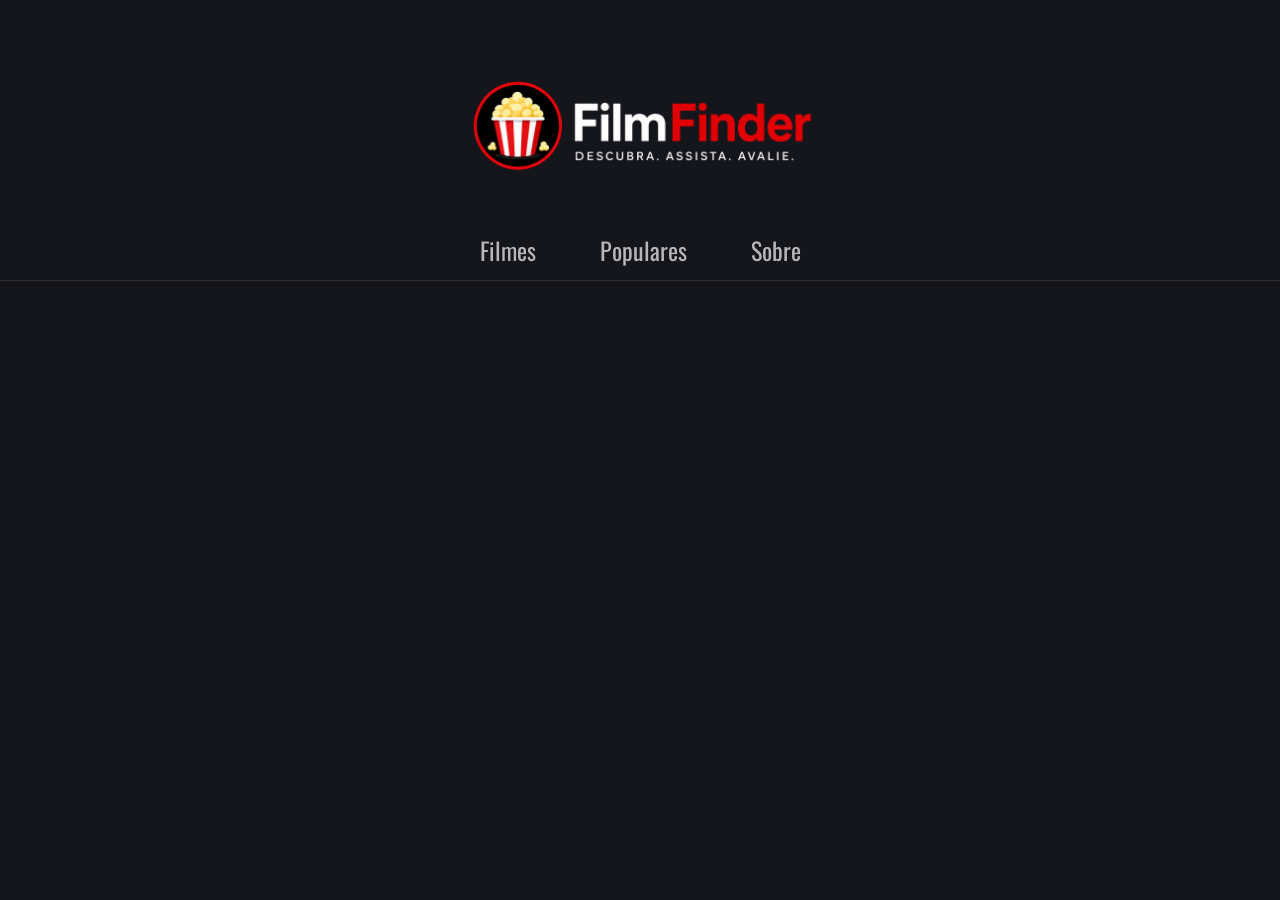
==== index.html @ f8608ad6 "Dando inicio ao header da page" ====
<!DOCTYPE html>
<html lang="pt-BR">
<head>
    <meta charset="UTF-8">
    <meta name="viewport" content="width=device-width, initial-scale=1.0">
    <link rel="icon" href="./filmfinder/imagens/filmfinder-logo-certa.png" type="image/png">
    <link rel="stylesheet" href="./filmfinder/css/style.css">
    <link rel="preconnect" href="https://fonts.googleapis.com">
    <link rel="preconnect" href="https://fonts.gstatic.com" crossorigin>
    <link href="https://fonts.googleapis.com/css2?family=Lato:ital,wght@0,100;0,300;0,400;0,700;0,900;1,100;1,300;1,400;1,700;1,900&family=Oswald:wght@200..700&display=swap" rel="stylesheet">
    <title>.FilmFinder</title>
</head>
<body>
    <header class="header-top">
        <div class="filmfinder-img">
            <img class="image-filmfinder" src="./filmfinder/imagens/filmfinder-logo-certa.png" alt="Imagem logo FilmFinder">
        
        </div>
        <nav class="header-nav">
            <a href="./filmfinder/pages/filmes.html">Filmes</a>
            <a href="./filmfinder/pages/populares.html">Populares</a>
            <a href="./filmfinder/pages/sobre.html">Sobre</a>
        </nav>

    </header>
    <script src="./filmfinder/js/engine.js"></script>
</body>
</html>
---- filmfinder/css/style.css ----
body {
    background-color: #15161B;
    font-family: "Lato", sans-serif;
    margin: 0;
    padding: 0;
}

h1, h2, h3, h4, nav a {
  font-family: "Oswald", sans-serif;
}

.header-top {
    padding: 0.25rem 1rem 0.75rem;
    display: flex;
    flex-direction: column;
    align-items: center;
    gap: 0.25rem;
    border-bottom: 1px solid #2F2F2C;
}

.filmfinder-img img{
    width: 380px;
    height: auto;
}

.header-nav {
    display: flex;
    justify-content: center;
    gap: 4rem;    
    font-size: 1.5rem;
}

.header-nav a {
    position: relative;
    color: #b7b7b7;
    text-decoration: none;
    transition: color 0.35s ease;
    margin-top: -2rem;
}

.header-nav a::after {
    content: "";
    position: absolute;
    right: 0;
    bottom: -4px;
    width: 100%;
    height: 2px;
    background-color: #BF3232;
    transform: scaleX(0);
    transform-origin: right;
    transition: 0.4s ease;
}

.header-nav a:hover {
    color: #BF3232;
}

.header-nav a:hover::after {
    transform: scaleX(1);
}
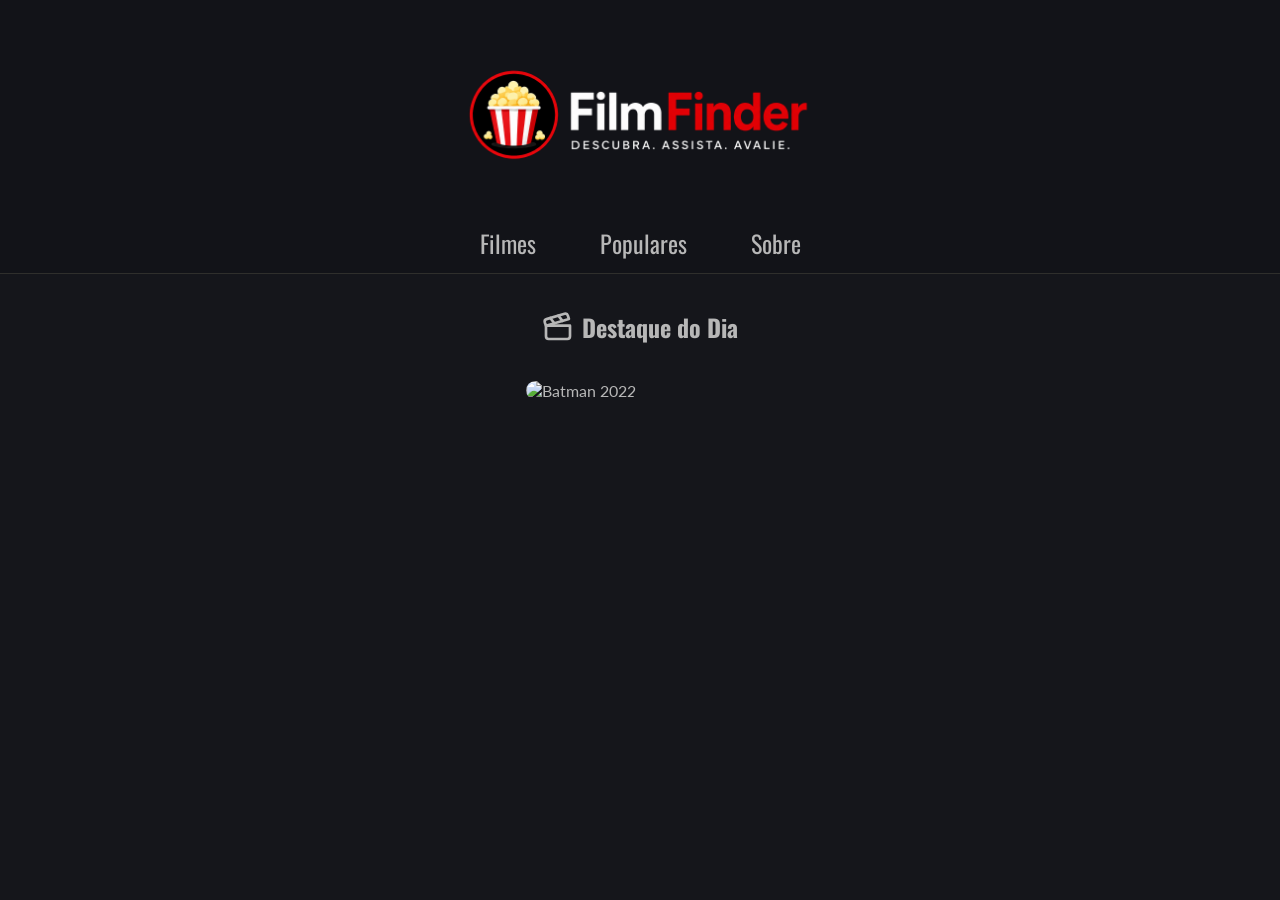
==== commit 85d641db: "Começando a fazer a section do filmfinder no mobile-first" ====
--- a/index.html
+++ b/index.html
@@ -21,8 +21,19 @@
             <a href="./filmfinder/pages/populares.html">Populares</a>
             <a href="./filmfinder/pages/sobre.html">Sobre</a>
         </nav>
+    </header>
 
-    </header>
+    <section class="cont-destaque">
+        <div class="movie-card">
+            <div class="titulo-destaque">
+                <img src="./filmfinder/imagens/clapperboard.svg" alt="logo-destaque" class="logo-destaque-dia">
+                <h2>Destaque do Dia</h2>
+            </div>
+            
+            <img class="poster-destaque" src="https://image.tmdb.org/t/p/w500/74xTEgt7R36Fpooo50r9T25onhq.jpg" alt="Batman 2022"> 
+
+        </div>
+    </section>
     <script src="./filmfinder/js/engine.js"></script>
 </body>
 </html>
--- a/filmfinder/css/style.css
+++ b/filmfinder/css/style.css
@@ -1,8 +1,13 @@
+* {
+    box-sizing: border-box;
+}
+
 body {
     background-color: #15161B;
     font-family: "Lato", sans-serif;
     margin: 0;
     padding: 0;
+    color: #b7b7b7;
 }
 
 h1, h2, h3, h4, nav a {
@@ -16,18 +21,30 @@
     align-items: center;
     gap: 0.25rem;
     border-bottom: 1px solid #2F2F2C;
+    background-color: #121318;
 }
 
-.filmfinder-img img{
-    width: 380px;
+.filmfinder-img {
+    width: 100%;
+    display: flex;
+    justify-content: center;
+    margin-left: -0.5rem;
+    margin-top: -0.7rem;
+}
+
+.filmfinder-img img {
+    width: min(100%, 380px);
     height: auto;
 }
 
 .header-nav {
+    width: 100%;
     display: flex;
     justify-content: center;
-    gap: 4rem;    
-    font-size: 1.5rem;
+    flex-wrap: wrap;
+    gap: 4rem;
+    font-size: clamp(1.2rem, 6vw, 1.5rem);
+    margin-top: -1.6rem;
 }
 
 .header-nav a {
@@ -35,7 +52,6 @@
     color: #b7b7b7;
     text-decoration: none;
     transition: color 0.35s ease;
-    margin-top: -2rem;
 }
 
 .header-nav a::after {
@@ -58,3 +74,32 @@
 .header-nav a:hover::after {
     transform: scaleX(1);
 }
+
+.cont-destaque {
+    display: flex;
+    justify-content: center;
+}
+
+.titulo-destaque {
+    display: flex;
+    align-items: center;
+    justify-content: center;
+    gap: 0.5rem;
+}
+
+.titulo-destaque {
+    display: flex;
+    margin: 1rem;
+}
+
+.logo-destaque-dia {
+    width: 2rem;
+    height: auto;
+}
+
+.poster-destaque {
+    width: 20rem;
+    height: auto;
+    border-radius: 10px;
+}
+
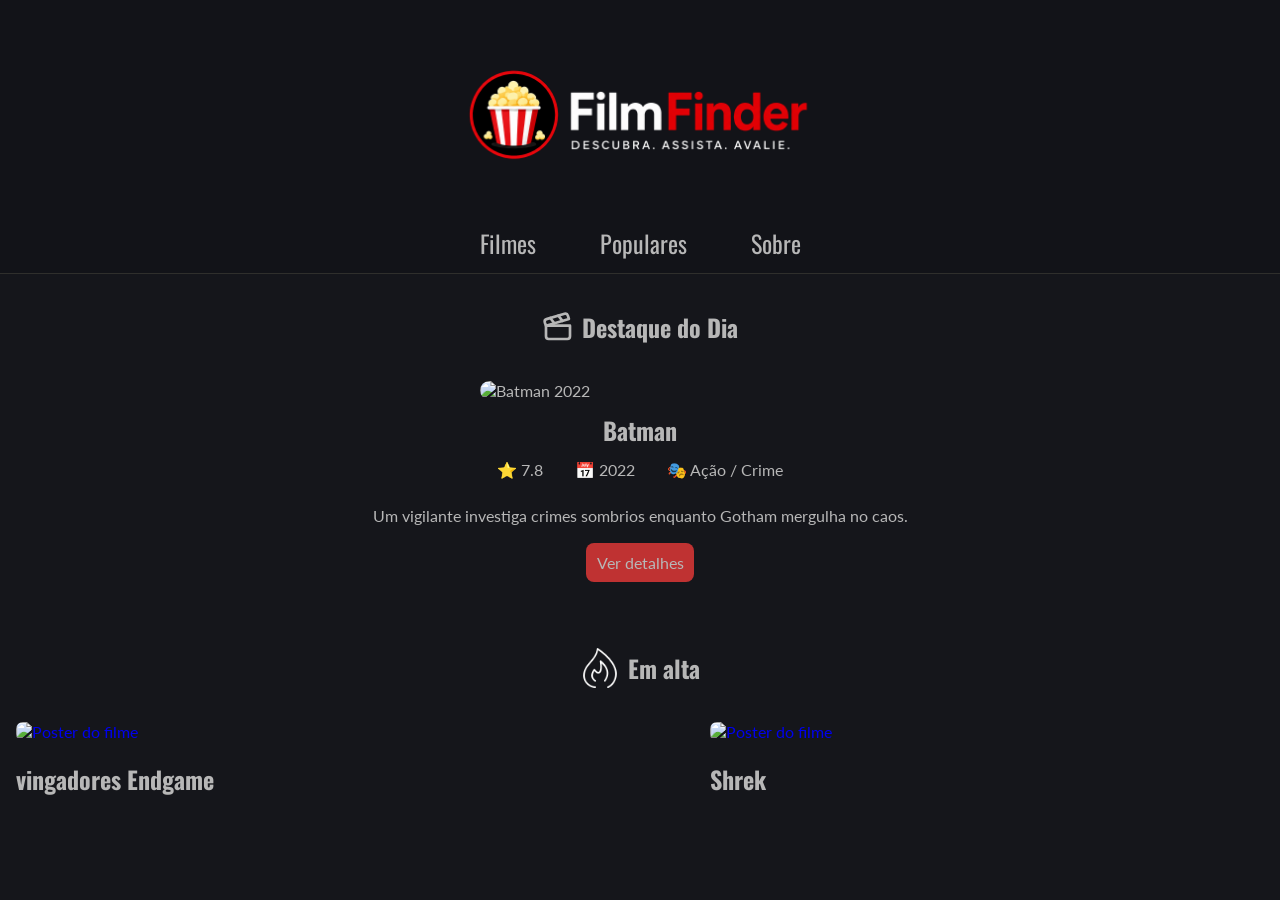
==== commit 95d530fc: "Section de scroll sendo feita" ====
--- a/index.html
+++ b/index.html
@@ -29,10 +29,57 @@
                 <img src="./filmfinder/imagens/clapperboard.svg" alt="logo-destaque" class="logo-destaque-dia">
                 <h2>Destaque do Dia</h2>
             </div>
+            <img class="poster-destaque" src="https://image.tmdb.org/t/p/w500/74xTEgt7R36Fpooo50r9T25onhq.jpg" alt="Batman 2022"> 
+            <h2 class="name-movie">Batman</h2>
+
+        <div class="movie-info"> 
+            <div class="movie-info2">
+                <p class="nota-estrela">⭐ 7.8</p>
+                <p class="data-lan"> 📅 2022</p>
+                <p class="genero"> 🎭 Ação / Crime</p>
+            </div>
+             <p>Um vigilante investiga crimes sombrios enquanto Gotham mergulha no caos.</p>
+            <a class="btn-detalhes" href="./filmfinder/pages/detalhes.html">Ver detalhes</a>
+        </div>   
+        </div>
+    </section>
+
+    <section class="cards-alta">
+        <div class="top-cards">
+            <img src="./filmfinder/imagens/FogoBrancoDoEmAlta.png" alt="Fogo do Em alta">
+            <h2>Em alta</h2>
+        </div>
+
+        <div class="cards">
+            <div class="movies-cards">
+                <a class="poster-link" href="./filmfinder/pages/detalhes.html">
+                    <img src="https://image.tmdb.org/t/p/w500/or06FN3Dka5tukK1e9sl16pB3iy.jpg" alt="Poster do filme">
+                </a>
+                <h2>vingadores Endgame</h2>
+            </div>
             
-            <img class="poster-destaque" src="https://image.tmdb.org/t/p/w500/74xTEgt7R36Fpooo50r9T25onhq.jpg" alt="Batman 2022"> 
+            <div class="movies-cards">
+                <a class="poster-link" href="./filmfinder/pages/detalhes.html">
+                    <img src="https://image.tmdb.org/t/p/w500/iB64vpL3dIObOtMZgX3RqdVdQDc.jpg" alt="Poster do filme">
+                </a>
+                <h2>Shrek</h2>
+            </div>
 
+            <div class="movies-cards">
+                <a class="poster-link" href="./filmfinder/pages/detalhes.html">
+                    <img src="https://image.tmdb.org/t/p/w500/1pdfLvkbY9ohJlCjQH2CZjjYVvJ.jpg" alt="Poster do filme">
+                </a>
+               <h2> Duna Parte 2</h2>
+            </div>
+
+            <div class="movies-cards">
+                <a class="poster-link" href="./filmfinder/pages/detalhes.html">
+                    <img src="https://image.tmdb.org/t/p/w500/74xTEgt7R36Fpooo50r9T25onhq.jpg" alt="Poster do filme">
+                </a>
+                <h2>Batman</h2>
+            </div>    
         </div>
+
     </section>
     <script src="./filmfinder/js/engine.js"></script>
 </body>
--- a/filmfinder/css/style.css
+++ b/filmfinder/css/style.css
@@ -80,15 +80,17 @@
     justify-content: center;
 }
 
+.movie-card {
+    display: flex;
+    flex-direction: column;
+    align-items: center;
+}
+
 .titulo-destaque {
     display: flex;
     align-items: center;
     justify-content: center;
     gap: 0.5rem;
-}
-
-.titulo-destaque {
-    display: flex;
     margin: 1rem;
 }
 
@@ -98,8 +100,99 @@
 }
 
 .poster-destaque {
-    width: 20rem;
+    width: min(100%, 20rem);
     height: auto;
     border-radius: 10px;
 }
 
+.name-movie {
+    text-align: center;
+    margin: 0.75rem 0 0.25rem;
+}
+
+.movie-info {
+    text-align: center;
+}
+
+.movie-info p {
+    margin: 1.1rem;
+}
+
+.movie-info2 {
+    display: flex;
+    justify-content: center;
+    flex-wrap: wrap;
+    gap: 1rem;
+}
+
+.movie-info2 p {
+    margin: 0.5rem;
+}
+
+.movie-info .btn-detalhes {
+    display: inline-block;
+    text-decoration: none;
+    color: #b7b7b7;
+    background-color: #BF3232;
+    border-radius: 0.5rem;
+    padding: 0.65rem;
+    transition: color 0.4s ease;
+}
+
+.movie-info .btn-detalhes:hover {
+    background-color: #121318;
+    color: #BF3232;
+    border: 1px solid #BF3232;
+   transform: scale(1);
+}
+
+.poster-link {
+    display: inline-block;
+    text-decoration: none;
+}
+
+.poster-link img {
+    width: min(100%, 300px);
+    display: block;
+    transition: transform 0.3s ease;
+}
+
+.poster-link:hover img {
+    transform: scale(1.03);
+}
+
+.cards {
+    display: flex;
+    gap: 1rem;
+    padding: 1rem;
+    margin: 1rem;
+    margin-right: 0;
+    overflow-x: auto;
+    scroll-snap-type: x mandatory;
+    scroll-behavior: smooth;
+}
+
+.movies-cards {
+    flex: 0 0 55%;
+    scroll-snap-align: start;
+}
+
+.movies-cards img {
+    border-radius: 7px;
+}
+
+.top-cards {
+    display: flex;
+    align-items: center;
+    justify-content: center;
+    text-align: center;
+    gap: 0.5rem;
+    margin-top: 3rem;
+    margin-bottom: -1rem;
+}
+
+.top-cards img {
+    width: 2.5rem;
+    height: auto;
+    margin: 0;
+}
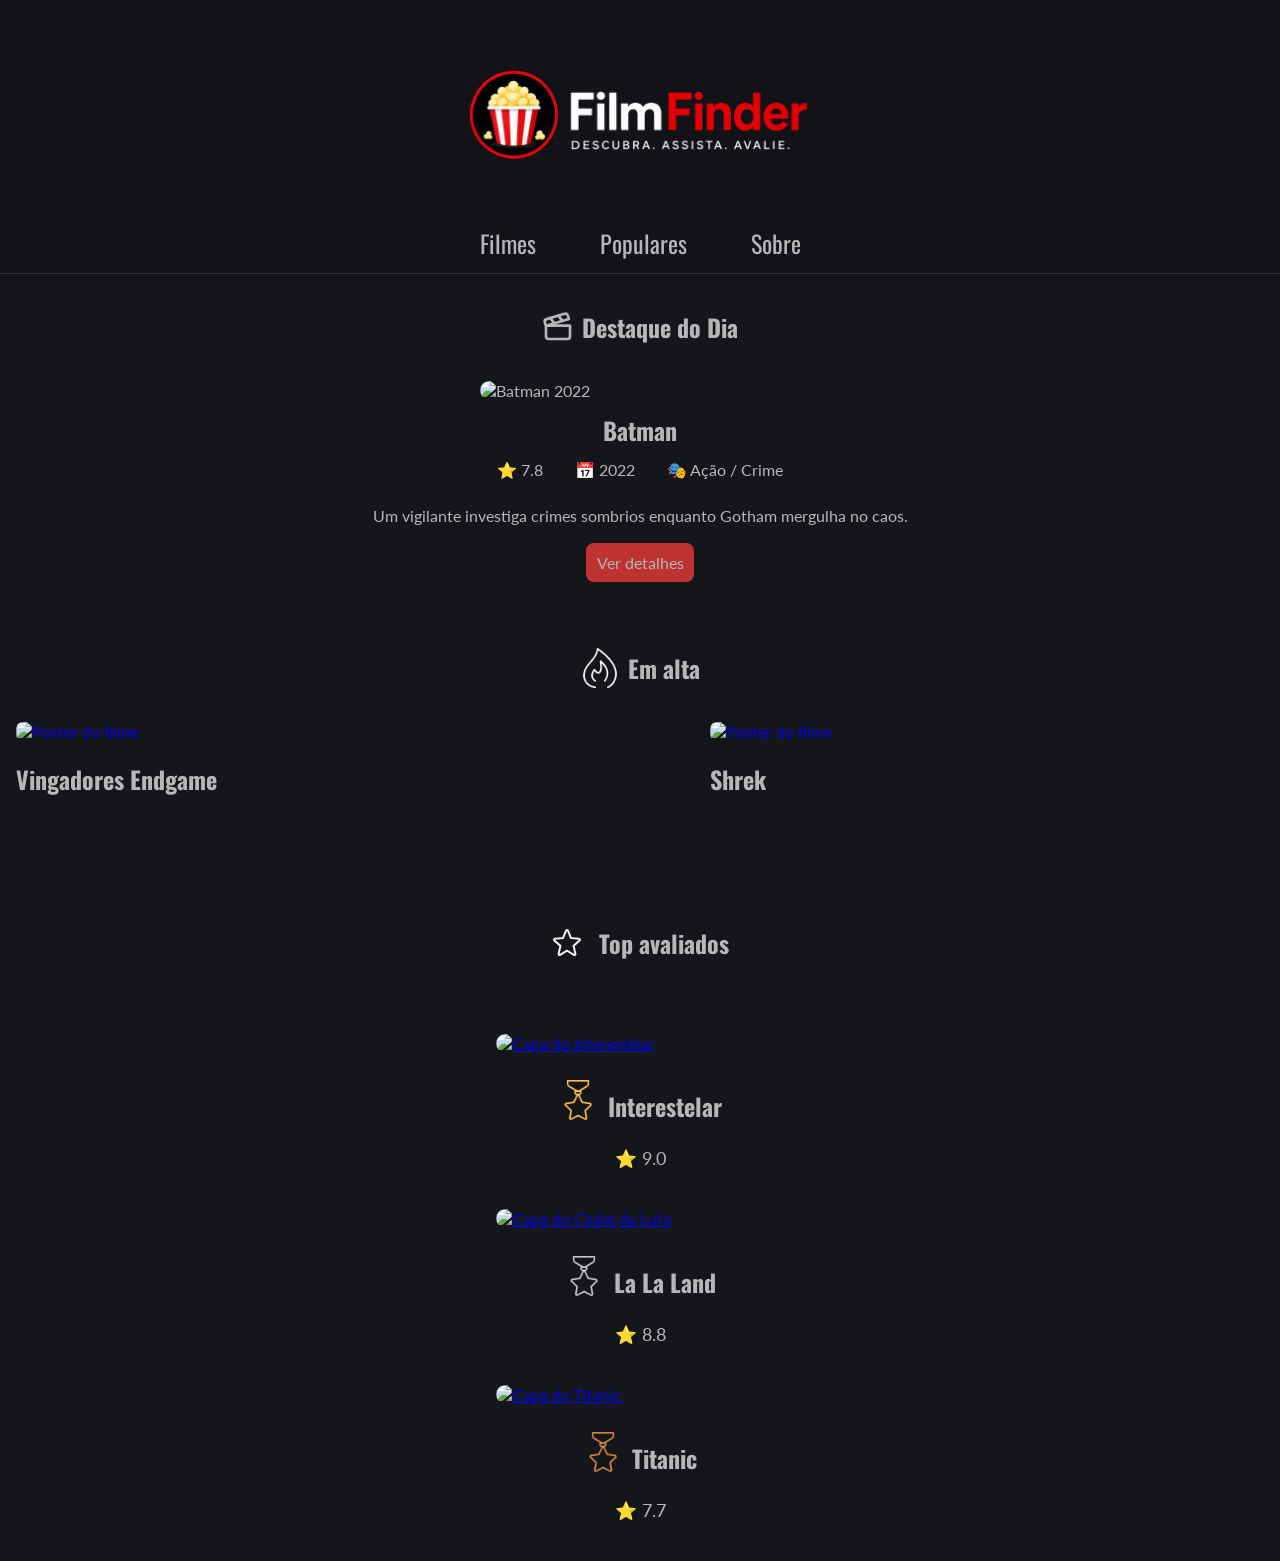
==== commit 0b6f0777: "Cards de avaliação do mobile-first feitos com sucesso." ====
--- a/index.html
+++ b/index.html
@@ -14,7 +14,6 @@
     <header class="header-top">
         <div class="filmfinder-img">
             <img class="image-filmfinder" src="./filmfinder/imagens/filmfinder-logo-certa.png" alt="Imagem logo FilmFinder">
-        
         </div>
         <nav class="header-nav">
             <a href="./filmfinder/pages/filmes.html">Filmes</a>
@@ -24,23 +23,23 @@
     </header>
 
     <section class="cont-destaque">
-        <div class="movie-card">
+        <div class="movie-card" data-movie-id="414906">
             <div class="titulo-destaque">
                 <img src="./filmfinder/imagens/clapperboard.svg" alt="logo-destaque" class="logo-destaque-dia">
                 <h2>Destaque do Dia</h2>
             </div>
-            <img class="poster-destaque" src="https://image.tmdb.org/t/p/w500/74xTEgt7R36Fpooo50r9T25onhq.jpg" alt="Batman 2022"> 
-            <h2 class="name-movie">Batman</h2>
+            <img id="destaque-poster" class="poster-destaque" src="https://image.tmdb.org/t/p/w500/74xTEgt7R36Fpooo50r9T25onhq.jpg" alt="Batman 2022">
+            <h2 id="destaque-titulo" class="name-movie">Batman</h2>
 
-        <div class="movie-info"> 
-            <div class="movie-info2">
-                <p class="nota-estrela">⭐ 7.8</p>
-                <p class="data-lan"> 📅 2022</p>
-                <p class="genero"> 🎭 Ação / Crime</p>
+            <div class="movie-info">
+                <div class="movie-info2">
+                    <p id="destaque-nota" class="nota-estrela">⭐ 7.8</p>
+                    <p id="destaque-data" class="data-lan">📅 2022</p>
+                    <p id="destaque-genero" class="genero">🎭 Ação / Crime</p>
+                </div>
+                <p id="destaque-descricao">Um vigilante investiga crimes sombrios enquanto Gotham mergulha no caos.</p>
+                <a id="destaque-link" class="btn-detalhes" href="./filmfinder/pages/detalhes.html?id=414906">Ver detalhes</a>
             </div>
-             <p>Um vigilante investiga crimes sombrios enquanto Gotham mergulha no caos.</p>
-            <a class="btn-detalhes" href="./filmfinder/pages/detalhes.html">Ver detalhes</a>
-        </div>   
         </div>
     </section>
 
@@ -50,37 +49,87 @@
             <h2>Em alta</h2>
         </div>
 
-        <div class="cards">
-            <div class="movies-cards">
-                <a class="poster-link" href="./filmfinder/pages/detalhes.html">
-                    <img src="https://image.tmdb.org/t/p/w500/or06FN3Dka5tukK1e9sl16pB3iy.jpg" alt="Poster do filme">
+        <div id="lista-em-alta" class="cards">
+            <div class="movies-cards" data-movie-id="299534">
+                <a class="poster-link" href="./filmfinder/pages/detalhes.html?id=299534">
+                    <img class="movie-poster" src="https://image.tmdb.org/t/p/w500/or06FN3Dka5tukK1e9sl16pB3iy.jpg" alt="Poster do filme">
                 </a>
-                <h2>vingadores Endgame</h2>
-            </div>
-            
-            <div class="movies-cards">
-                <a class="poster-link" href="./filmfinder/pages/detalhes.html">
-                    <img src="https://image.tmdb.org/t/p/w500/iB64vpL3dIObOtMZgX3RqdVdQDc.jpg" alt="Poster do filme">
-                </a>
-                <h2>Shrek</h2>
+                <h2 class="movie-title">Vingadores Endgame</h2>
             </div>
 
-            <div class="movies-cards">
-                <a class="poster-link" href="./filmfinder/pages/detalhes.html">
-                    <img src="https://image.tmdb.org/t/p/w500/1pdfLvkbY9ohJlCjQH2CZjjYVvJ.jpg" alt="Poster do filme">
+            <div class="movies-cards" data-movie-id="808">
+                <a class="poster-link" href="./filmfinder/pages/detalhes.html?id=808">
+                    <img class="movie-poster" src="https://image.tmdb.org/t/p/w500/iB64vpL3dIObOtMZgX3RqdVdQDc.jpg" alt="Poster do filme">
                 </a>
-               <h2> Duna Parte 2</h2>
+                <h2 class="movie-title">Shrek</h2>
             </div>
 
-            <div class="movies-cards">
-                <a class="poster-link" href="./filmfinder/pages/detalhes.html">
-                    <img src="https://image.tmdb.org/t/p/w500/74xTEgt7R36Fpooo50r9T25onhq.jpg" alt="Poster do filme">
+            <div class="movies-cards" data-movie-id="693134">
+                <a class="poster-link" href="./filmfinder/pages/detalhes.html?id=693134">
+                    <img class="movie-poster" src="https://image.tmdb.org/t/p/w500/1pdfLvkbY9ohJlCjQH2CZjjYVvJ.jpg" alt="Poster do filme">
                 </a>
-                <h2>Batman</h2>
-            </div>    
+                <h2 class="movie-title">Duna Parte 2</h2>
+            </div>
+
+            <div class="movies-cards" data-movie-id="414906">
+                <a class="poster-link" href="./filmfinder/pages/detalhes.html?id=414906">
+                    <img class="movie-poster" src="https://image.tmdb.org/t/p/w500/74xTEgt7R36Fpooo50r9T25onhq.jpg" alt="Poster do filme">
+                </a>
+                <h2 class="movie-title">Batman</h2>
+            </div>
+        </div>
+    </section>
+
+    <section class="cards-avaliados">
+        <div class="title-avaliados">
+            <img src="./filmfinder/imagens/star.svg" alt="Estrela do Top avaliados">
+            <h2>Top avaliados</h2>
         </div>
 
+        <div id="lista-top-avaliados" class="movies-avaliados">
+            <div class="movie-avaliado-card" data-movie-id="157336">
+                <a class="movie-avaliado" href="./filmfinder/pages/detalhes.html?id=157336">
+                    <img class="movie-poster" src="https://image.tmdb.org/t/p/w500/gEU2QniE6E77NI6lCU6MxlNBvIx.jpg" width="300" alt="Capa do Interestelar">
+                </a>
+                <div class="textos-avaliados">
+                    <div class="linha-titulo-avaliado">
+                        <img src="./filmfinder/imagens/icons8-medal-100.png" alt="Medalha de primeiro lugar">
+                        <h2 class="movie-title">Interestelar</h2>
+                    </div>
+                    <p class="movie-rating">⭐ 9.0</p>
+                </div>
+            </div>
+
+            <div class="movie-avaliado-card" data-movie-id="550">
+                <a class="movie-avaliado" href="./filmfinder/pages/detalhes.html?id=550">
+                    <img class="movie-poster" src="https://image.tmdb.org/t/p/w500/uDO8zWDhfWwoFdKS4fzkUJt0Rf0.jpg" width="300" alt="Capa do Clube da Luta">
+                </a>
+                <div class="textos-avaliados">
+                    <div class="linha-titulo-avaliado">
+                        <img src="./filmfinder/imagens/icons8-medalha-prata-100.png" alt="Medalha de segundo lugar">
+                        <h2 class="movie-title">La La Land</h2>
+                    </div>
+                    <p class="movie-rating">⭐ 8.8</p>
+                </div>
+            </div>
+
+            <div class="movie-avaliado-card" data-movie-id="597">
+                <a class="movie-avaliado" href="./filmfinder/pages/detalhes.html?id=597">
+                    <img class="movie-poster" src="https://image.tmdb.org/t/p/w500/9xjZS2rlVxm8SFx8kPC3aIGCOYQ.jpg" width="300" alt="Capa do Titanic">
+                </a>
+                <div class="textos-avaliados">
+                    <div class="linha-titulo-avaliado">
+                        <img src="./filmfinder/imagens/icons8-medalha-bronze-100.png" alt="Medalha de terceiro lugar">
+                        <h2 class="movie-title">Titanic</h2>
+                    </div>
+
+                    <p class="movie-rating">⭐ 7.7</p>
+                    
+                </div>
+            </div>
+        </div>
     </section>
+
     <script src="./filmfinder/js/engine.js"></script>
 </body>
 </html>
--- a/filmfinder/css/style.css
+++ b/filmfinder/css/style.css
@@ -195,4 +195,76 @@
     width: 2.5rem;
     height: auto;
     margin: 0;
+}
+
+.title-avaliados {
+    margin-top: 3.5rem;
+    margin-bottom: 2.3rem;
+    display: flex;
+    justify-content: center;
+    gap: 1rem;
+}
+
+.movie-avaliado-card {
+    display: flex;
+    flex-direction: column;
+    align-items: center;
+}
+
+.cards-avaliados {
+    display: grid;
+    justify-content: center;
+    align-items: center;
+    gap: 1rem;
+}
+
+.textos-avaliados {
+    display: flex;
+    flex-direction: column;
+    align-items: center;
+    text-align: center;
+    gap: 0.25rem;
+    margin: 1rem 0.5rem;
+    margin-bottom: 2.5rem;
+}
+
+.linha-titulo-avaliado {
+    display: flex;
+    align-items: center;
+    justify-content: center;
+    gap: 0.6rem;
+}
+
+.linha-titulo-avaliado img {
+    width: 2.5rem;
+    height: 100%;
+    margin-bottom: 0.8rem;
+}
+
+.textos-avaliados .movie-rating {
+    margin: 0;
+}
+
+.movie-rating {
+    font-size: 1.1rem;
+}
+
+.movie-poster {
+    border-radius: 10px;
+    width: 18rem;
+    height: auto;
+}
+
+.movie-avaliado {
+    display: inline-block;
+    border-radius: 7px;
+}
+
+.movie-avaliado img {
+    display: block;
+    transition: transform 0.3s ease;
+}
+
+.movie-avaliado:hover img {
+    transform: scale(1.03);
 }
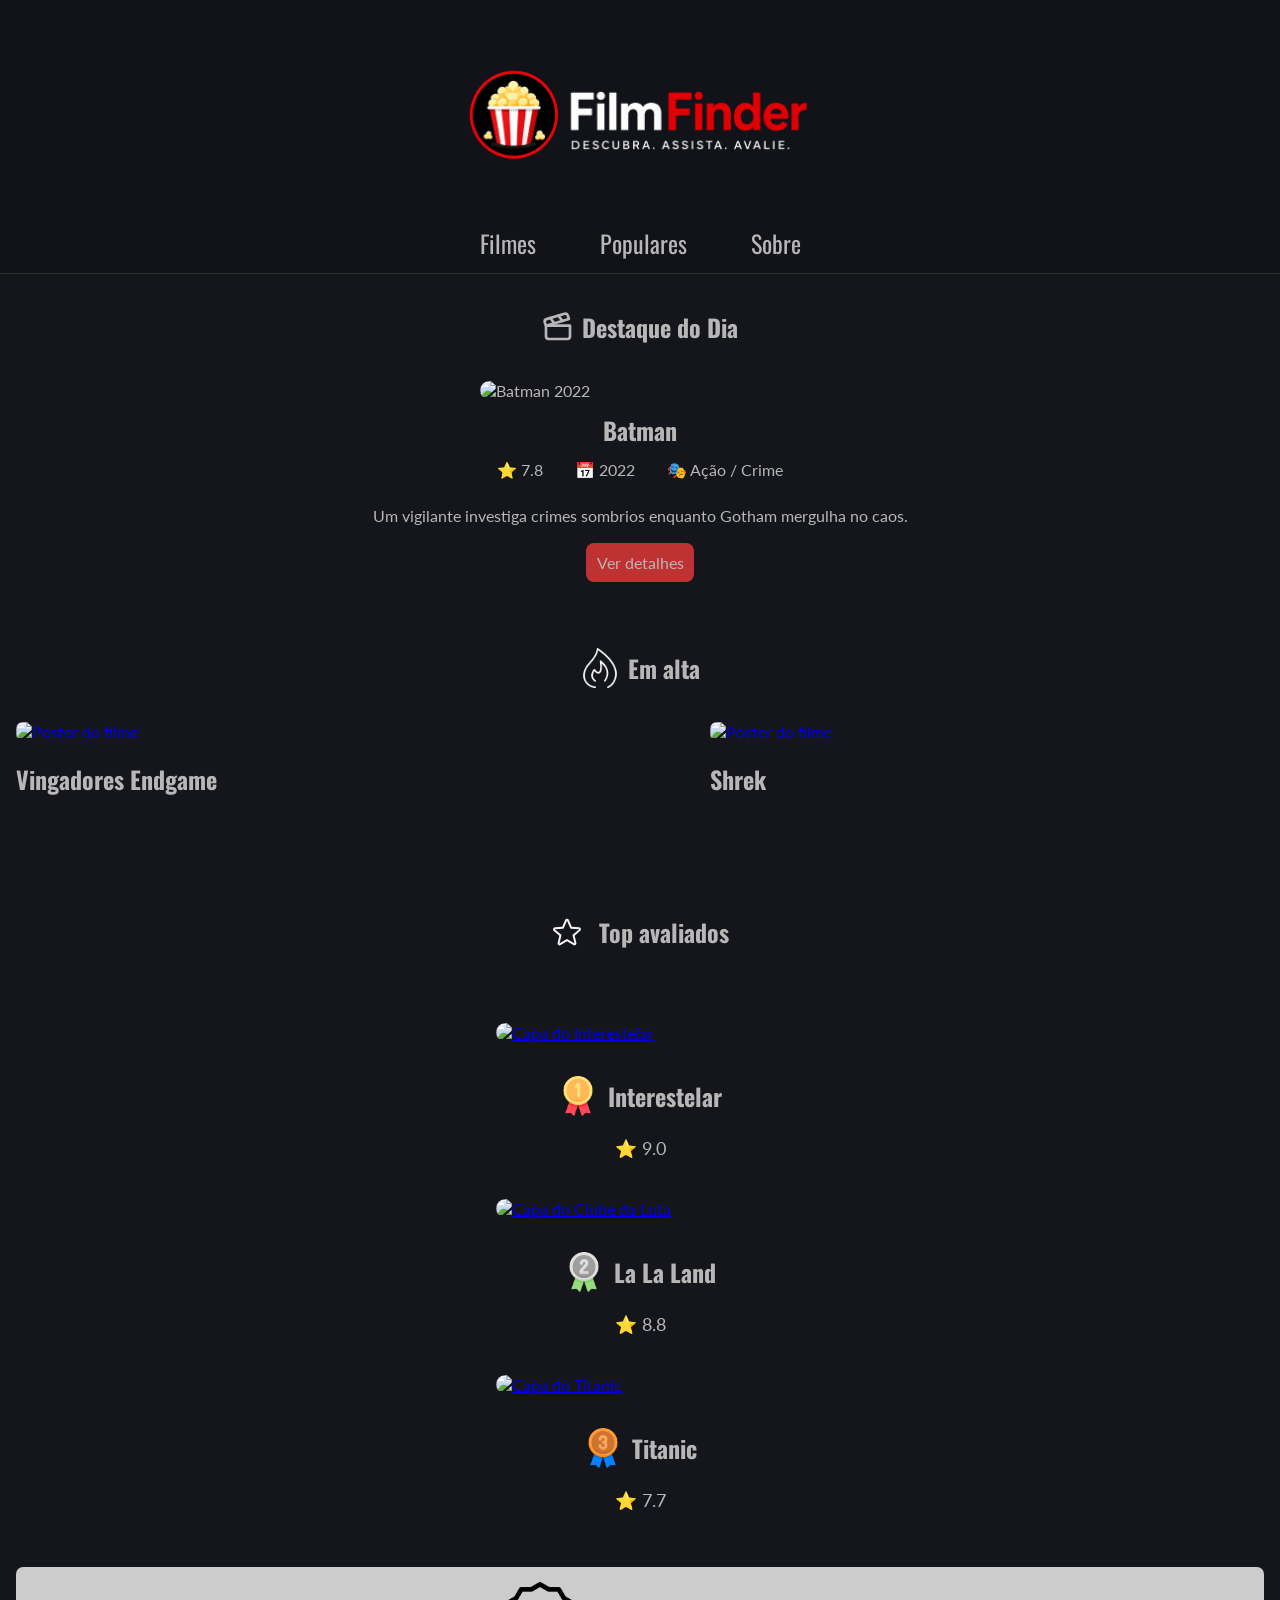
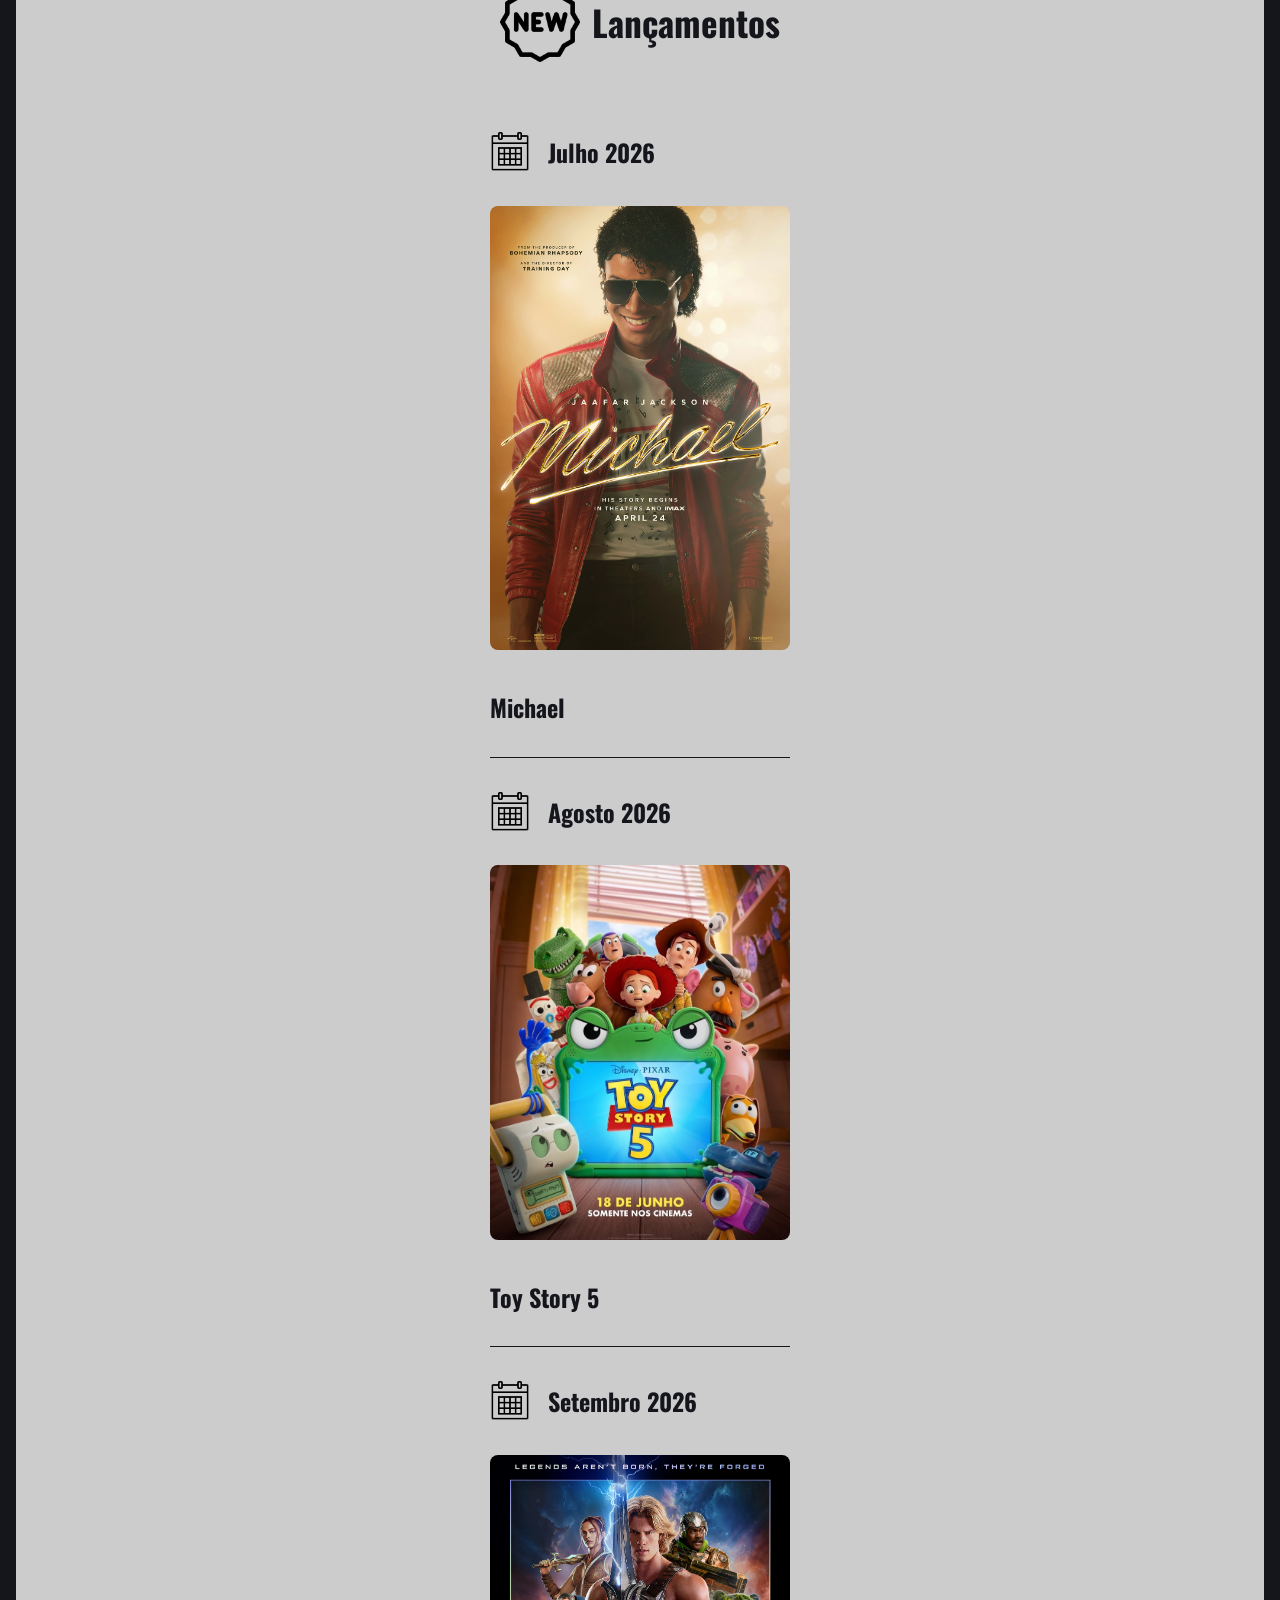
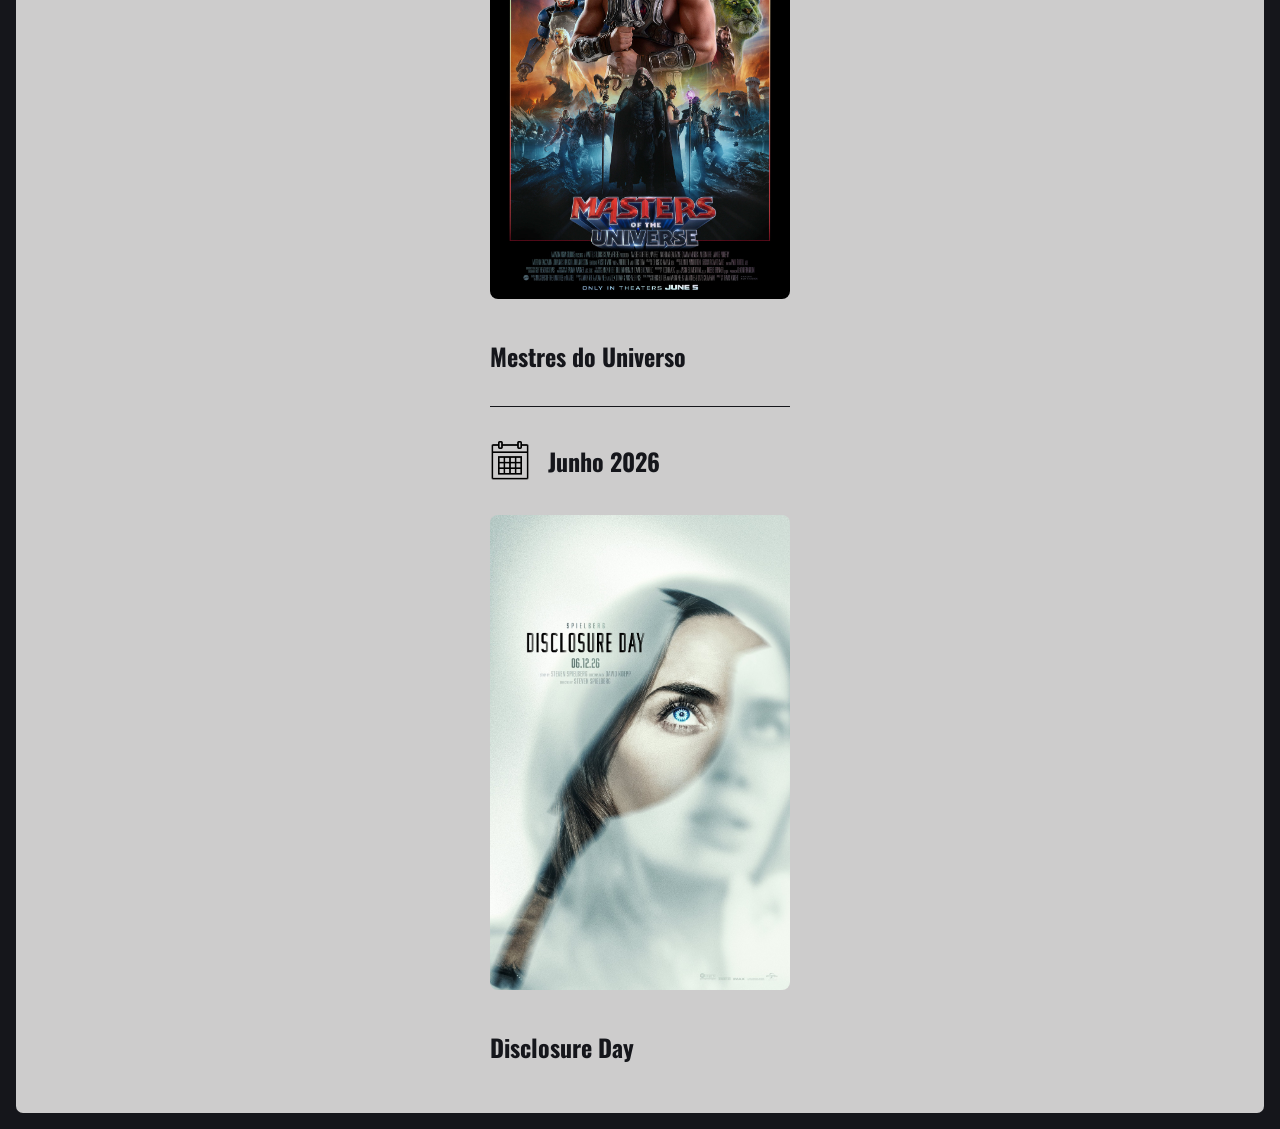
==== commit 37756c2f: "Home do Mobile-First 90% completa" ====
--- a/index.html
+++ b/index.html
@@ -93,7 +93,7 @@
                 </a>
                 <div class="textos-avaliados">
                     <div class="linha-titulo-avaliado">
-                        <img src="./filmfinder/imagens/icons8-medal-100.png" alt="Medalha de primeiro lugar">
+                        <img src="./filmfinder/imagens/medal-gold-1.png" alt="Medalha de primeiro lugar">
                         <h2 class="movie-title">Interestelar</h2>
                     </div>
                     <p class="movie-rating">⭐ 9.0</p>
@@ -106,7 +106,7 @@
                 </a>
                 <div class="textos-avaliados">
                     <div class="linha-titulo-avaliado">
-                        <img src="./filmfinder/imagens/icons8-medalha-prata-100.png" alt="Medalha de segundo lugar">
+                        <img src="./filmfinder/imagens/medal-silver-2.png" alt="Medalha de segundo lugar">
                         <h2 class="movie-title">La La Land</h2>
                     </div>
                     <p class="movie-rating">⭐ 8.8</p>
@@ -119,7 +119,7 @@
                 </a>
                 <div class="textos-avaliados">
                     <div class="linha-titulo-avaliado">
-                        <img src="./filmfinder/imagens/icons8-medalha-bronze-100.png" alt="Medalha de terceiro lugar">
+                        <img src="./filmfinder/imagens/medal-bronze-3.png" alt="Medalha de terceiro lugar">
                         <h2 class="movie-title">Titanic</h2>
                     </div>
 
@@ -130,6 +130,69 @@
         </div>
     </section>
 
+    <section class="lancamento-section">
+        <div class="top-lancamento-section">
+            <img src="./filmfinder/imagens/new.png" width="50" alt="Imagem de novos lançamentos">
+            <h2>Lançamentos</h2>
+        </div>
+
+        <div class="lancamento-card">
+            <div class="poster-lancamento">
+                <div class="top-poster-lancamentos">
+                    <img src="./filmfinder/imagens/icons8-calendar-100.png" alt="Calendario">
+                    <h2 class="data-movie">Julho 2026</h2>
+                </div>
+                <a href="./filmfinder/pages/detalhes.html">
+                    <img class="poster-img" src="./filmfinder/posters/michael_ver3_xlg.jpg" alt="Poster do Filme Michael">
+                </a>
+                <h2 class="movie-title">Michael</h2>
+            </div>
+
+            <div class="poster-lancamento">
+                <div class="top-poster-lancamentos">
+                    <img src="./filmfinder/imagens/icons8-calendar-100.png" alt="Calendario">
+                    <h2 class="data-movie">Agosto  2026</h2>
+                </div>
+                <a href="./filmfinder/pages/detalhes.html">
+                    <img class="poster-img" src="./filmfinder/posters/toy_story_five_ver4_xlg.jpg" alt="Poster do Filme Toy Story 5">
+                </a>
+                <h2 class="movie-title">Toy Story 5</h2>
+            </div>
+
+            <div class="poster-lancamento">
+                <div class="top-poster-lancamentos">
+                    <img src="./filmfinder/imagens/icons8-calendar-100.png" alt="Calendario">
+                    <h2 class="data-movie">Setembro  2026</h2>
+                </div>
+                <a href="./filmfinder/pages/detalhes.html">
+                    <img class="poster-img" src="./filmfinder/posters/masters_of_the_universe_ver2_xlg.jpg" alt="Poster do Mestres do Universo">
+                </a>
+                <h2 class="movie-title">Mestres do Universo</h2>
+            </div>
+
+            <div class="poster-lancamento">
+                <div class="top-poster-lancamentos">
+                    <img src="./filmfinder/imagens/icons8-calendar-100.png" alt="Calendario">
+                    <h2 class="data-movie">Junho 2026</h2>
+                </div>
+                <a href="./filmfinder/pages/detalhes.html">
+                    <img class="poster-img" src="./filmfinder/posters/disclosure_day_xlg.jpg" alt="Poster do Disclosure Day">
+                </a>
+                <h2 class="movie-title">Disclosure Day</h2>
+            </div>
+
+        </div>
+    </section>
+    
     <script src="./filmfinder/js/engine.js"></script>
 </body>
 </html>
+
+<!--
+            http://www.impawards.com/2026/posters/michael_ver3_xlg.jpg - Michael Filme
+            http://www.impawards.com/2026/posters/masters_of_the_universe_ver5_xlg.jpg - Masters of the Universe / He Man
+            http://www.impawards.com/2026/posters/disclosure_day_xlg.jpg - Dia D
+            http://www.impawards.com/2026/posters/toy_story_five_ver4_xlg.jpg - Toy Story 5
+            
+            Onde eu peguei as capas dos Filmes
+-->
--- a/filmfinder/css/style.css
+++ b/filmfinder/css/style.css
@@ -198,7 +198,7 @@
 }
 
 .title-avaliados {
-    margin-top: 3.5rem;
+    margin-top: 2.85rem;
     margin-bottom: 2.3rem;
     display: flex;
     justify-content: center;
@@ -238,7 +238,6 @@
 .linha-titulo-avaliado img {
     width: 2.5rem;
     height: 100%;
-    margin-bottom: 0.8rem;
 }
 
 .textos-avaliados .movie-rating {
@@ -267,4 +266,61 @@
 
 .movie-avaliado:hover img {
     transform: scale(1.03);
+}
+
+.lancamento-section {
+    background-color: #cdcccc;
+    color: #15161B;
+    margin: 1rem;
+    gap: 1rem;
+    border-radius: 7px;
+    display: grid;
+    justify-content: center;
+}
+
+
+.top-lancamento-section {
+    display: flex;
+    align-items: center;
+    justify-content: center;
+    gap: 0.8rem;
+    margin-bottom: 1.3rem;
+}
+
+.top-lancamento-section h2 {
+    font-size: 2.2rem;
+}
+
+.top-lancamento-section img {
+    width: 5rem;
+    height: auto;
+}
+
+.top-poster-lancamentos {
+    display: flex;
+    align-items: center;
+    gap: 1.1rem;
+    margin-bottom: 1rem;
+}
+
+.top-poster-lancamentos img {
+    width: auto;
+    height: 2.5rem;
+}
+
+.poster-lancamento {
+    border-bottom: 1px solid #15161B;
+    padding-bottom: 0.75rem;
+    margin-bottom: 1rem;
+}
+
+.poster-lancamento:last-child {
+    border-bottom: none;
+}
+
+.poster-lancamento .poster-img {
+    width: 300px;
+    height: auto;
+    border-radius: 0.5rem;
+    margin-bottom: 1rem;
 }
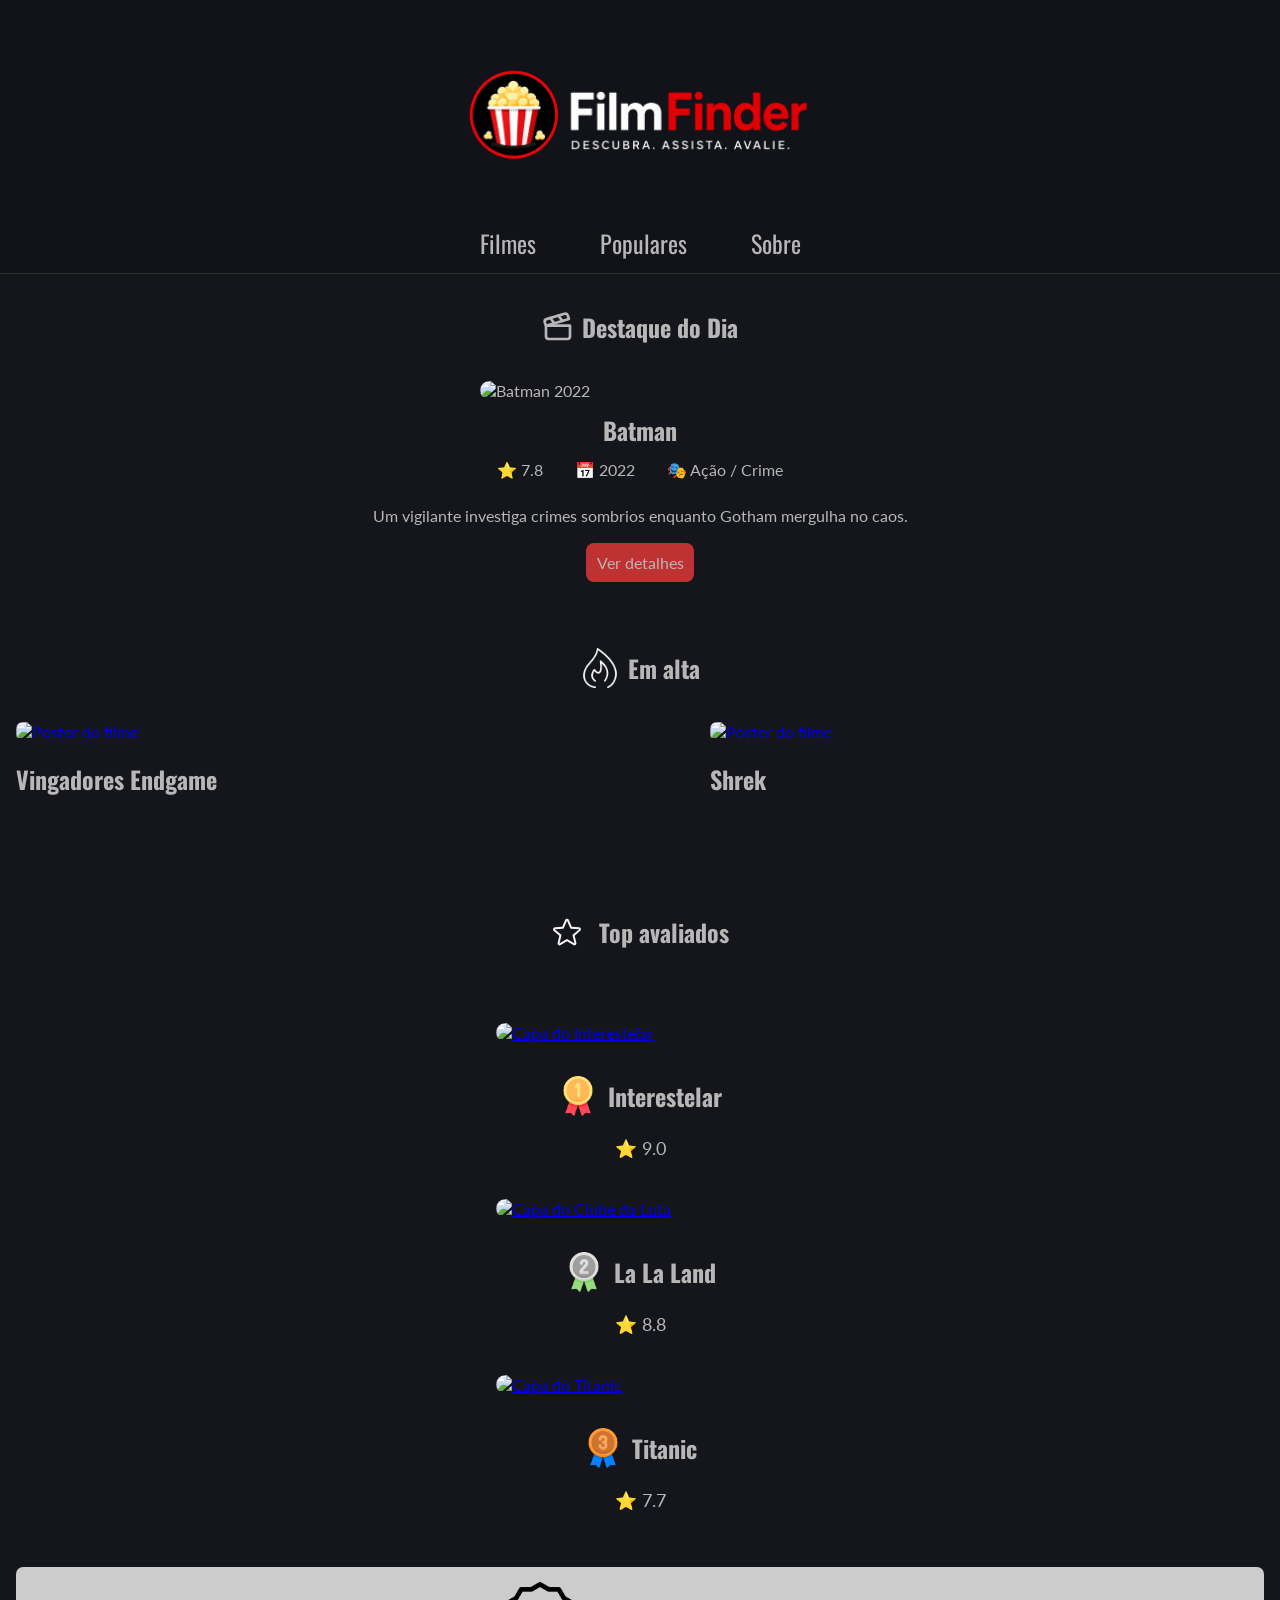
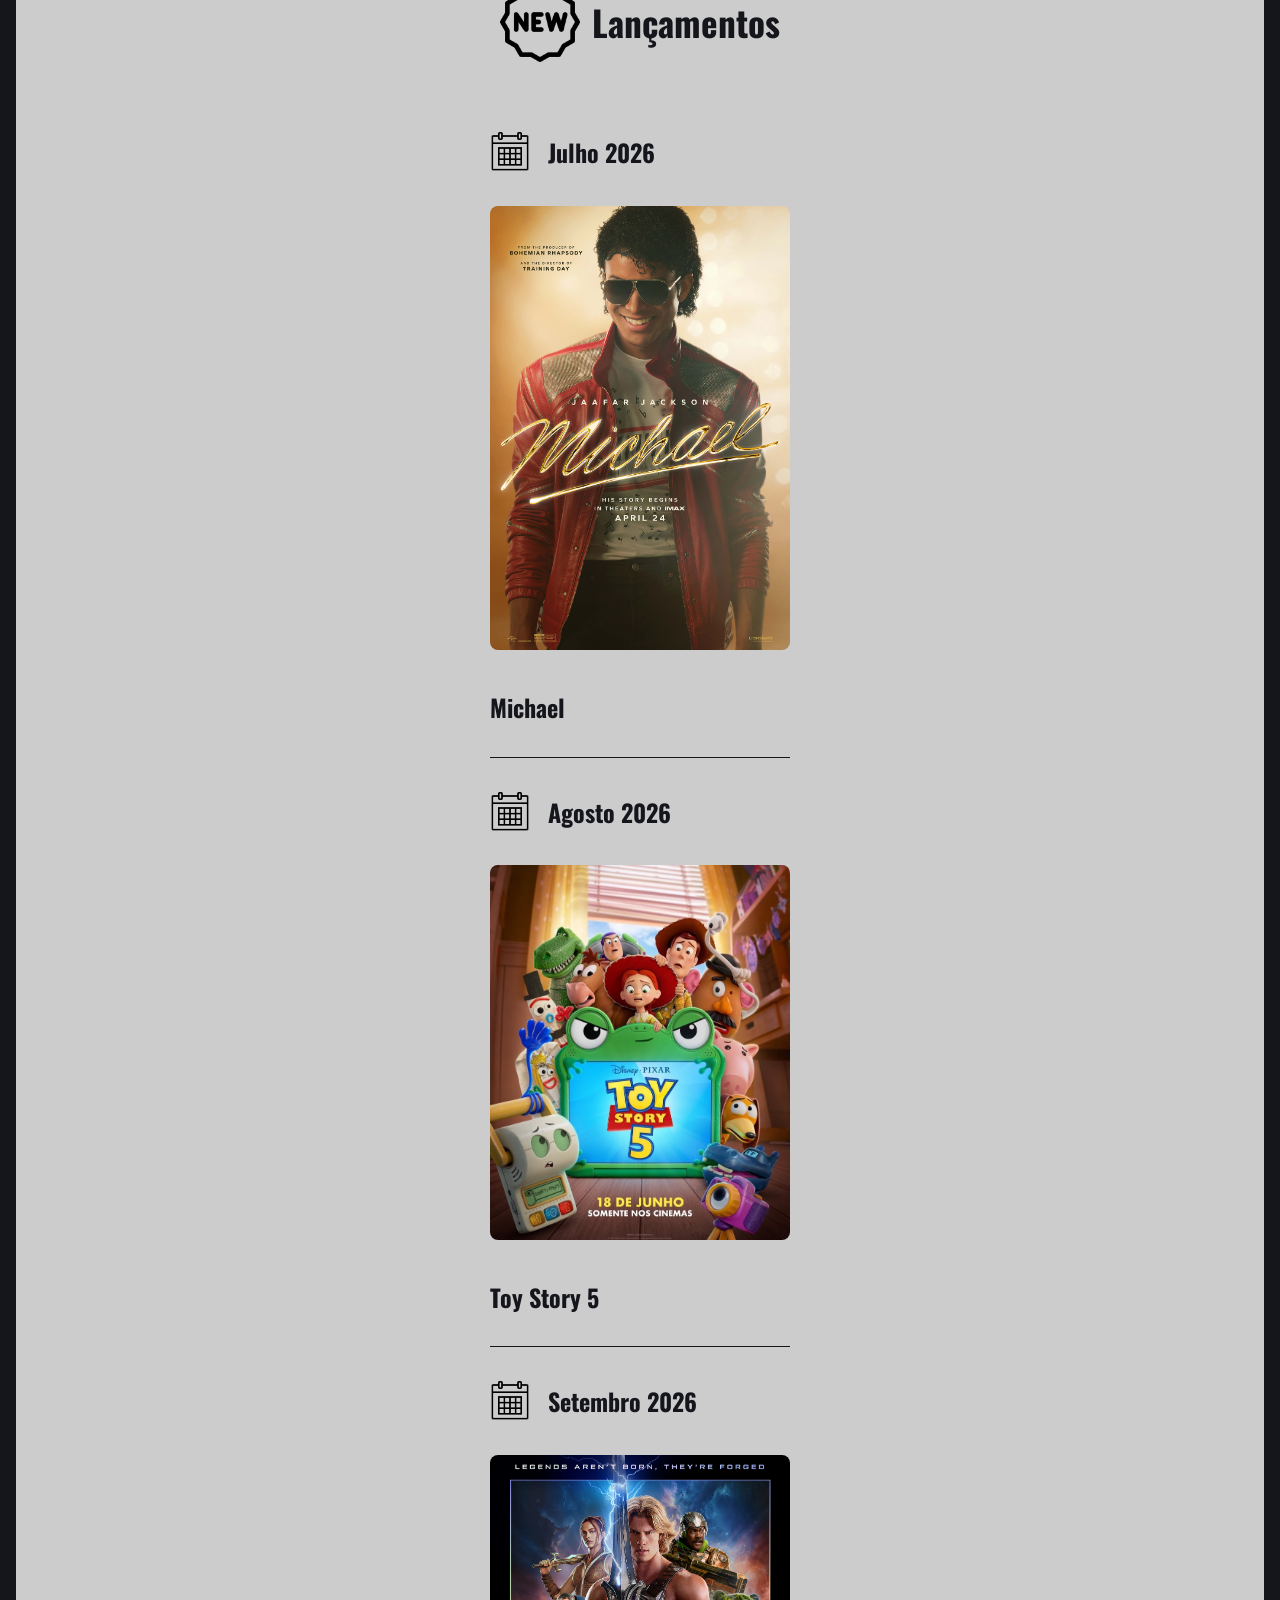
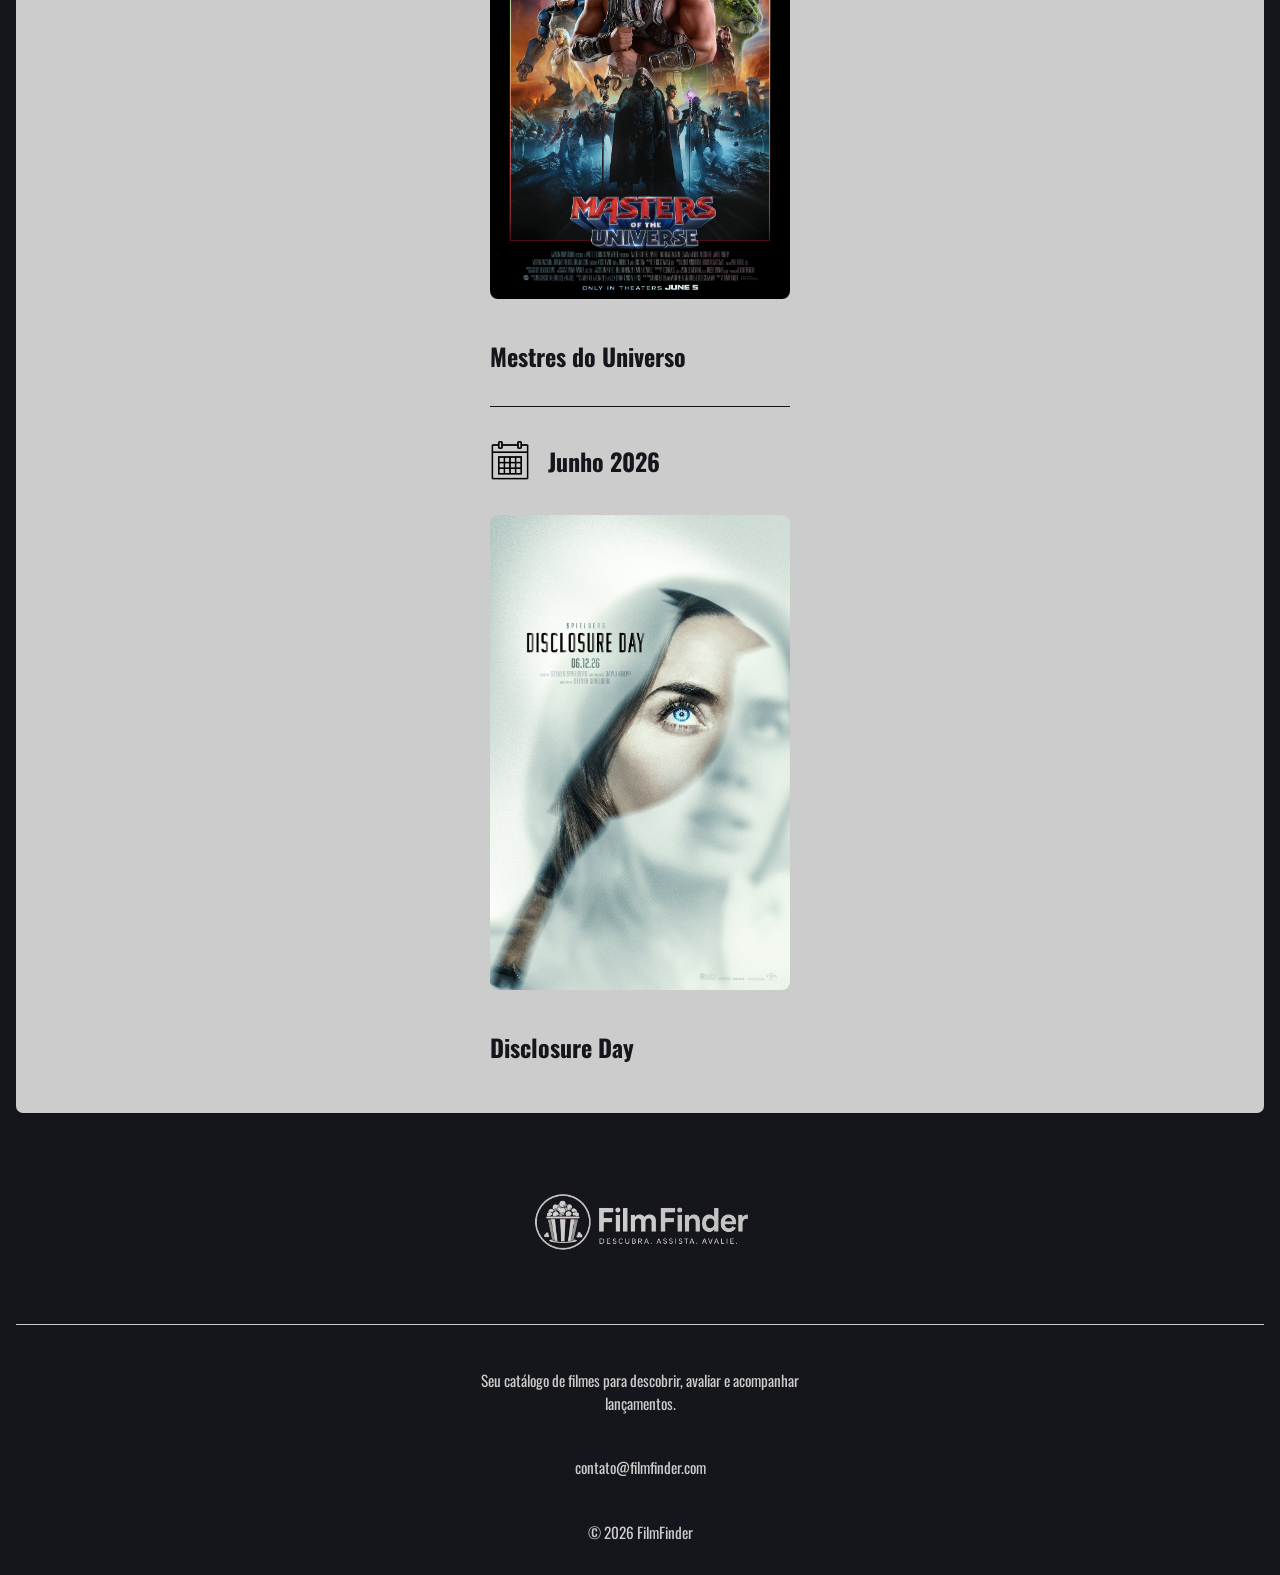
==== commit 1bd18f26: "Home do Mobile-First 100% completa" ====
--- a/index.html
+++ b/index.html
@@ -183,7 +183,21 @@
 
         </div>
     </section>
-    
+    <footer class="home-footer">
+        <!-- Linha de divisão para as outras sections -->
+         <div class="footer-img">
+            <img src="./filmfinder/imagens/Logo-FilmFinder-Footer.svg" alt="Logo FilmFinder do Footer">
+        </div>
+
+        <div class="text-footer">
+            <h3>Seu catálogo de filmes para descobrir,
+            avaliar e acompanhar lançamentos.</h3>
+
+            <h3>contato@filmfinder.com</h3>
+            
+            <h3>© 2026 FilmFinder</h3>
+        </div>
+    </footer>
     <script src="./filmfinder/js/engine.js"></script>
 </body>
 </html>
--- a/filmfinder/css/style.css
+++ b/filmfinder/css/style.css
@@ -323,4 +323,37 @@
     height: auto;
     border-radius: 0.5rem;
     margin-bottom: 1rem;
-}+}
+
+footer {
+    display: grid;
+    justify-items: center;
+    text-align: center;
+    margin: 2rem 1rem 1rem;
+    gap: 0.8rem;
+    color: #cdcccc;
+}
+
+.footer-img {
+    width: 100%;
+    border-bottom: 0.5px solid #cdcccc;
+    padding-bottom: 1rem;
+    margin-bottom: 1rem;
+}
+
+.footer-img img {
+    width: 15rem;
+    height: auto;
+}
+
+.text-footer {
+    display: grid;
+    gap: 0.7rem;
+    max-width: 22rem;
+}
+
+.text-footer h3 {
+    font-weight: 400;
+    font-size: 0.95rem;
+    line-height: 1.5;
+}
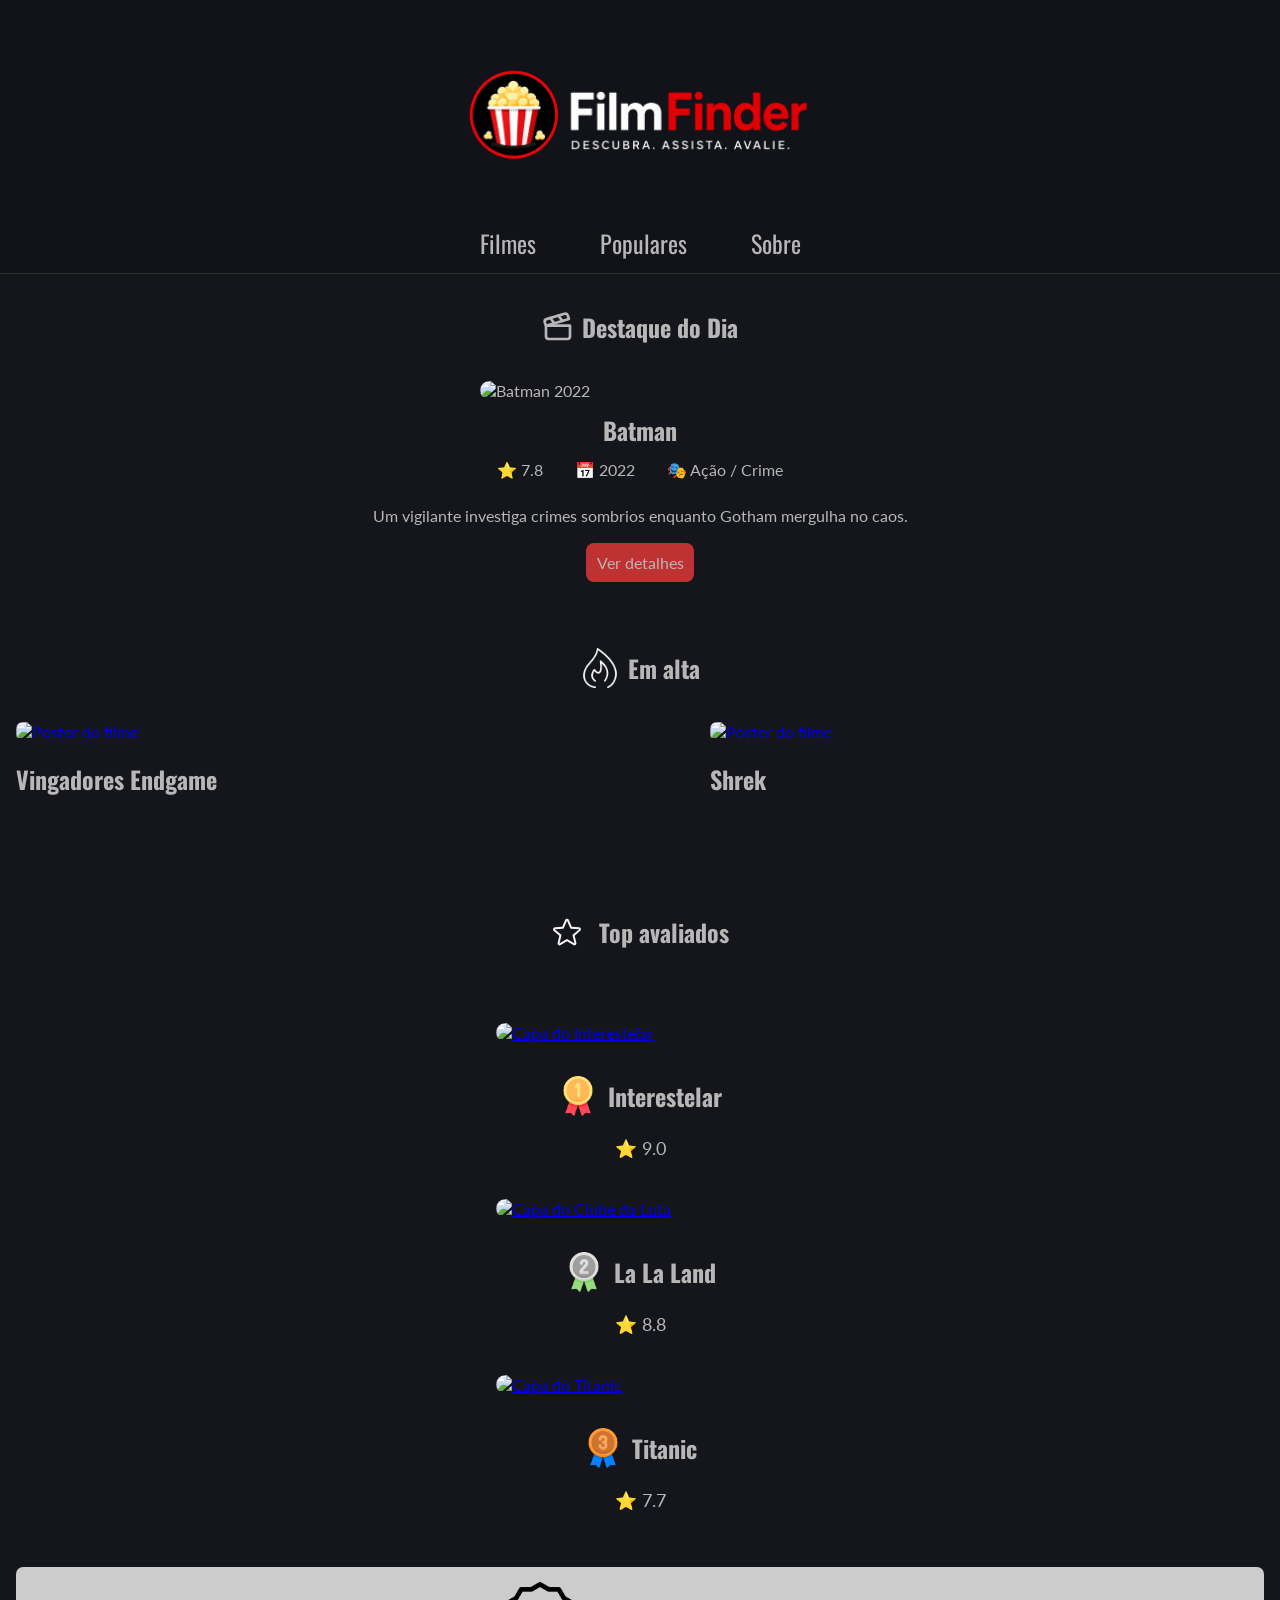
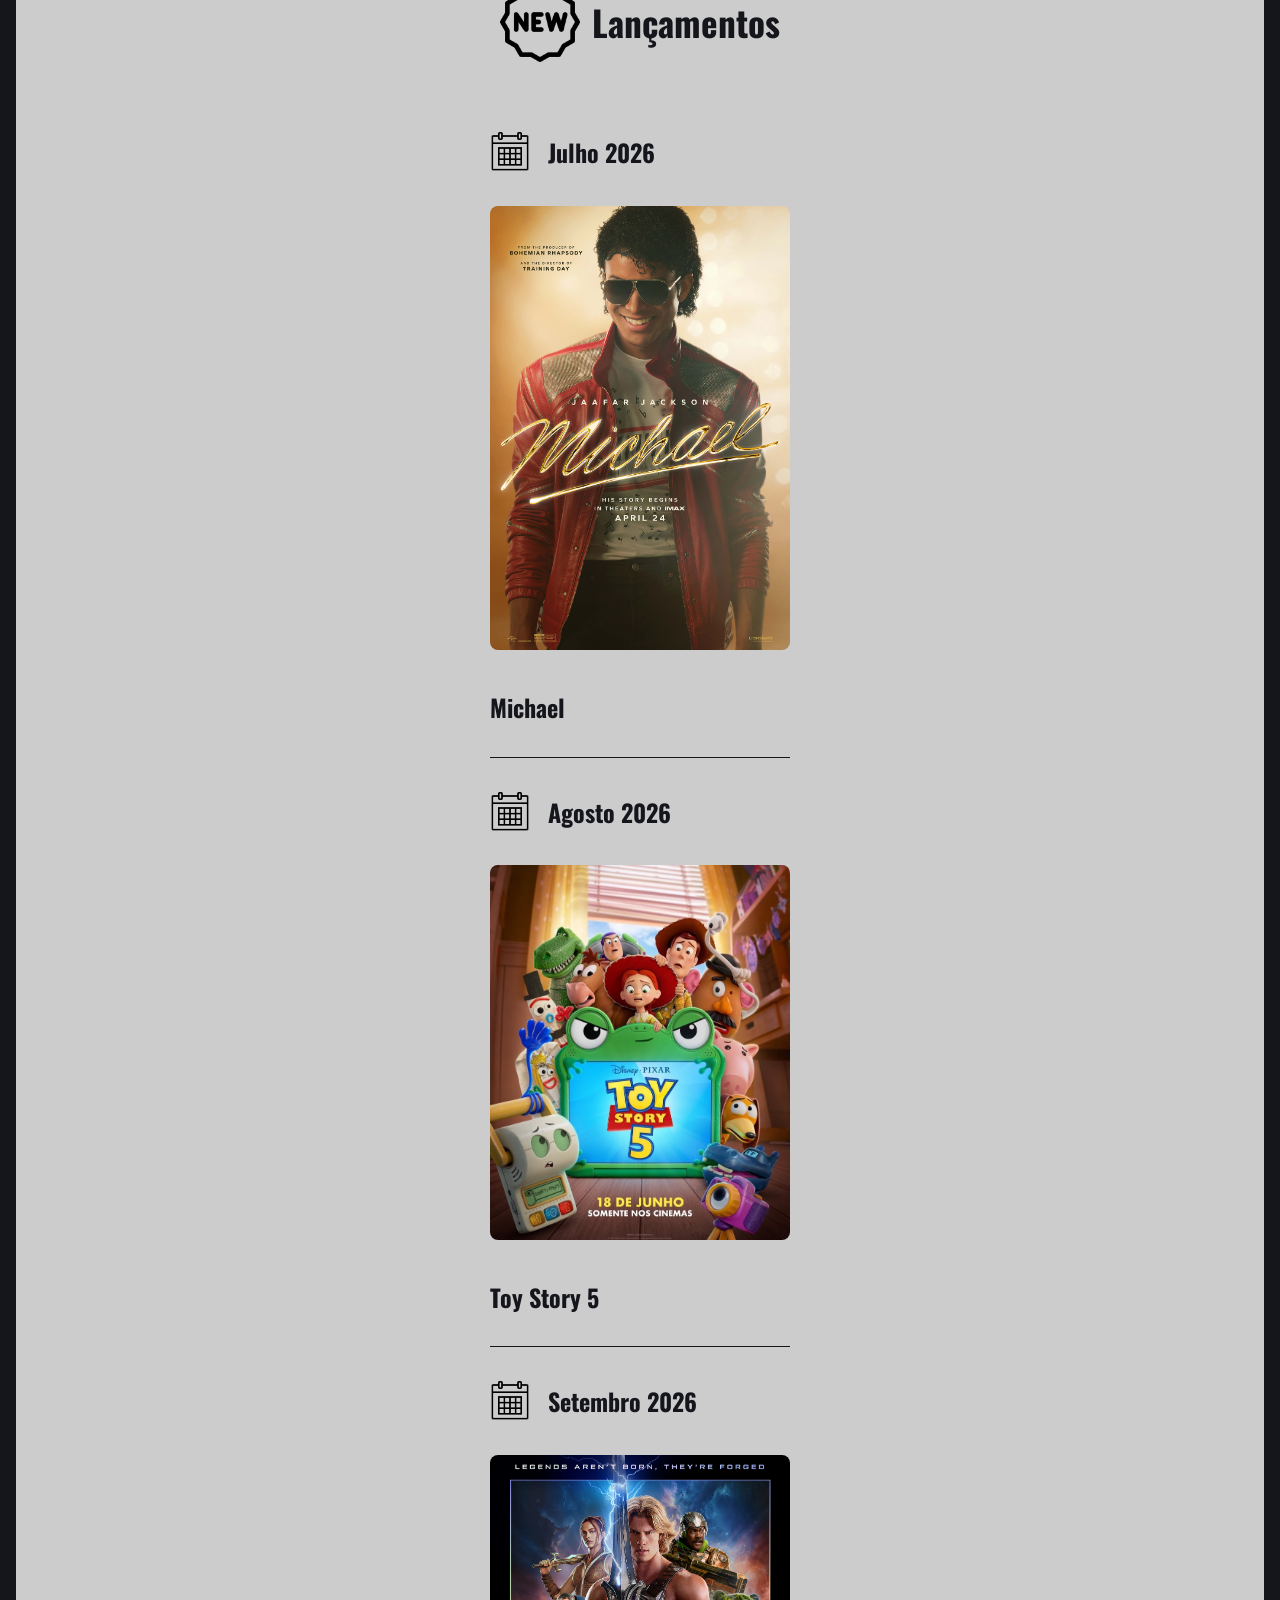
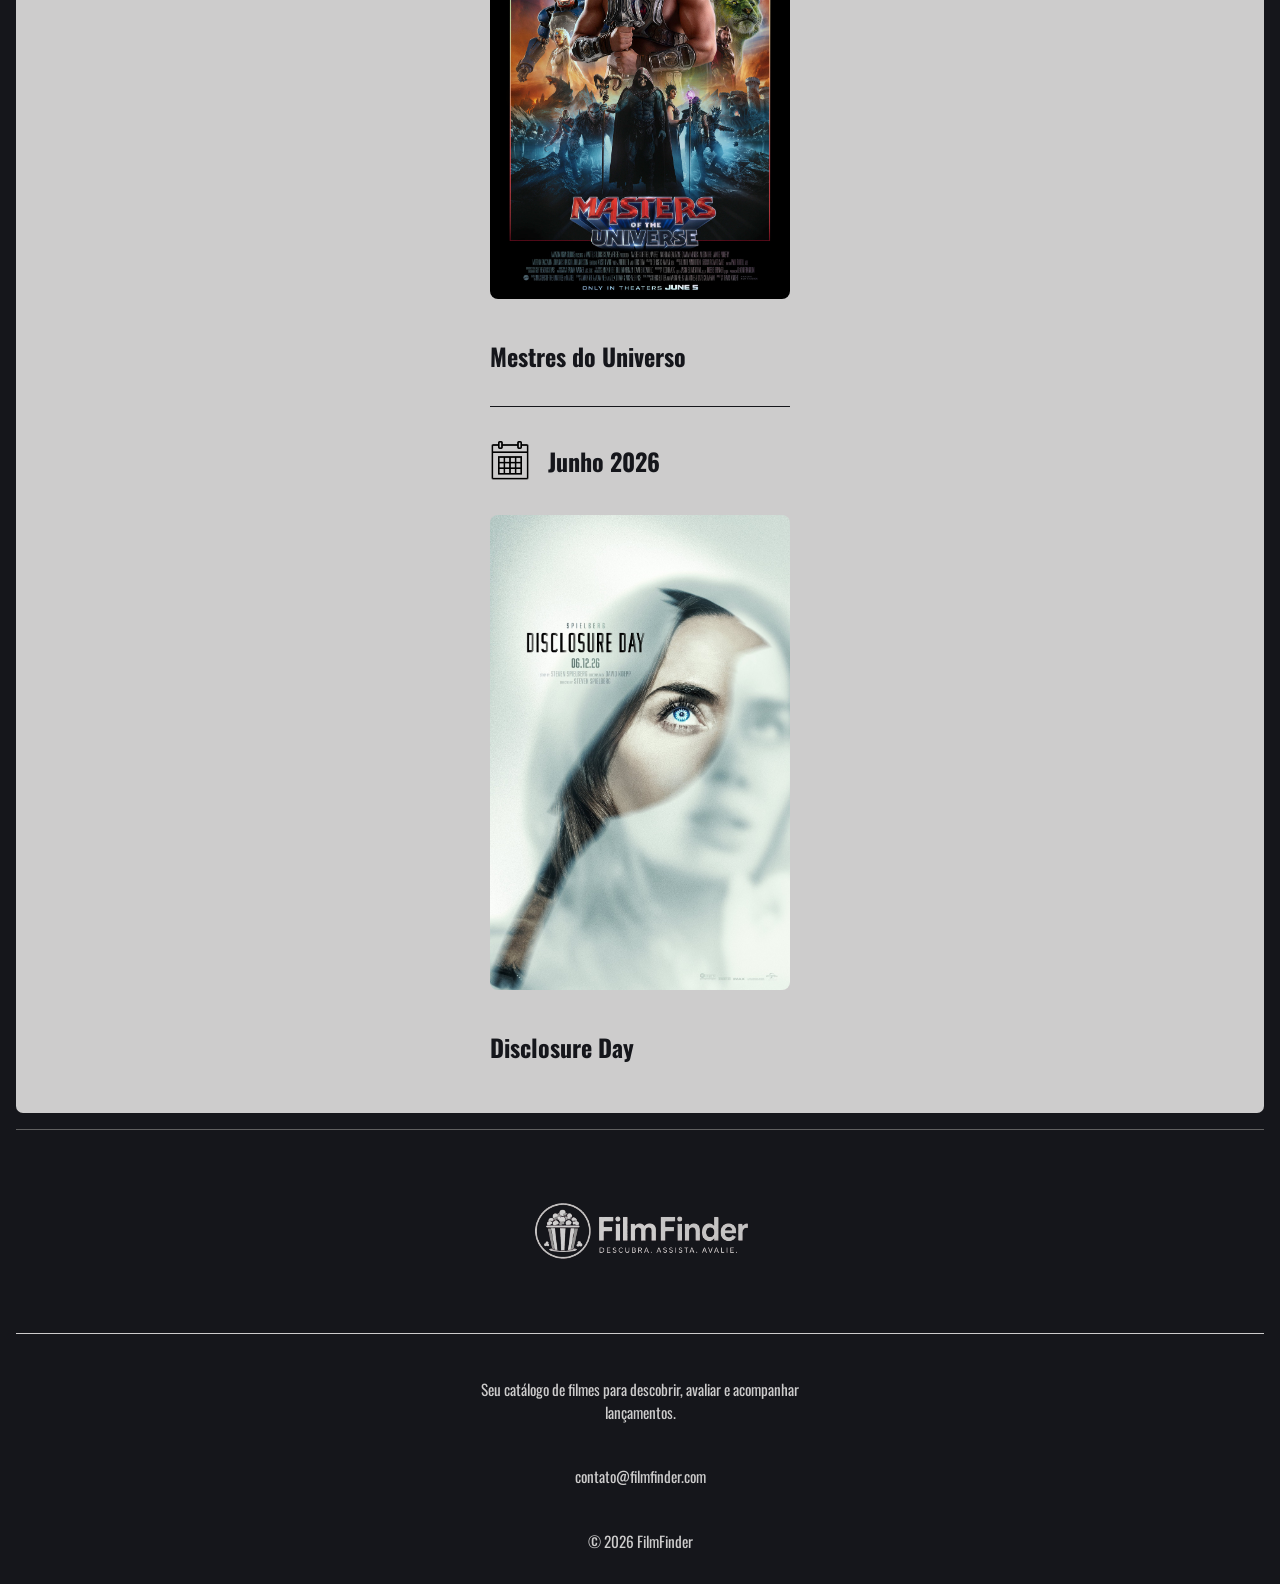
==== commit 781dd02b: "Pagina populares 45% feita." ====
--- a/index.html
+++ b/index.html
@@ -3,7 +3,7 @@
 <head>
     <meta charset="UTF-8">
     <meta name="viewport" content="width=device-width, initial-scale=1.0">
-    <link rel="icon" href="./filmfinder/imagens/filmfinder-logo-certa.png" type="image/png">
+    <link rel="icon" href="./filmfinder/imagens/Logo-Pipoca-FilmFinder.svg" type="image/png">
     <link rel="stylesheet" href="./filmfinder/css/style.css">
     <link rel="preconnect" href="https://fonts.googleapis.com">
     <link rel="preconnect" href="https://fonts.gstatic.com" crossorigin>
@@ -22,7 +22,7 @@
         </nav>
     </header>
 
-    <section class="cont-destaque">
+    <section id="secao-destaque" class="cont-destaque">
         <div class="movie-card" data-movie-id="414906">
             <div class="titulo-destaque">
                 <img src="./filmfinder/imagens/clapperboard.svg" alt="logo-destaque" class="logo-destaque-dia">
@@ -43,13 +43,13 @@
         </div>
     </section>
 
-    <section class="cards-alta">
+    <section id="secao-em-alta" class="cards-alta">
         <div class="top-cards">
             <img src="./filmfinder/imagens/FogoBrancoDoEmAlta.png" alt="Fogo do Em alta">
             <h2>Em alta</h2>
         </div>
 
-        <div id="lista-em-alta" class="cards">
+        <div id="lista-em-alta" class="cards" data-list="em-alta">
             <div class="movies-cards" data-movie-id="299534">
                 <a class="poster-link" href="./filmfinder/pages/detalhes.html?id=299534">
                     <img class="movie-poster" src="https://image.tmdb.org/t/p/w500/or06FN3Dka5tukK1e9sl16pB3iy.jpg" alt="Poster do filme">
@@ -80,13 +80,13 @@
         </div>
     </section>
 
-    <section class="cards-avaliados">
+    <section id="secao-top-avaliados" class="cards-avaliados">
         <div class="title-avaliados">
             <img src="./filmfinder/imagens/star.svg" alt="Estrela do Top avaliados">
             <h2>Top avaliados</h2>
         </div>
 
-        <div id="lista-top-avaliados" class="movies-avaliados">
+        <div id="lista-top-avaliados" class="movies-avaliados" data-list="top-avaliados">
             <div class="movie-avaliado-card" data-movie-id="157336">
                 <a class="movie-avaliado" href="./filmfinder/pages/detalhes.html?id=157336">
                     <img class="movie-poster" src="https://image.tmdb.org/t/p/w500/gEU2QniE6E77NI6lCU6MxlNBvIx.jpg" width="300" alt="Capa do Interestelar">
@@ -130,13 +130,13 @@
         </div>
     </section>
 
-    <section class="lancamento-section">
+    <section id="secao-lancamentos" class="lancamento-section">
         <div class="top-lancamento-section">
             <img src="./filmfinder/imagens/new.png" width="50" alt="Imagem de novos lançamentos">
             <h2>Lançamentos</h2>
         </div>
 
-        <div class="lancamento-card">
+        <div id="lista-lancamentos" class="lancamento-card" data-list="lancamentos">
             <div class="poster-lancamento">
                 <div class="top-poster-lancamentos">
                     <img src="./filmfinder/imagens/icons8-calendar-100.png" alt="Calendario">
@@ -201,12 +201,3 @@
     <script src="./filmfinder/js/engine.js"></script>
 </body>
 </html>
-
-<!--
-            http://www.impawards.com/2026/posters/michael_ver3_xlg.jpg - Michael Filme
-            http://www.impawards.com/2026/posters/masters_of_the_universe_ver5_xlg.jpg - Masters of the Universe / He Man
-            http://www.impawards.com/2026/posters/disclosure_day_xlg.jpg - Dia D
-            http://www.impawards.com/2026/posters/toy_story_five_ver4_xlg.jpg - Toy Story 5
-            
-            Onde eu peguei as capas dos Filmes
--->
--- a/filmfinder/css/style.css
+++ b/filmfinder/css/style.css
@@ -357,3 +357,562 @@
     font-size: 0.95rem;
     line-height: 1.5;
 }
+
+/* 
+------------------------
+    Filmes.html
+------------------------
+*/ 
+
+.header-filmes {
+    display: grid;
+    justify-content: center;
+    align-items: center;
+    border-bottom: 0.5px solid #606060;
+    padding-bottom: 0rem;
+    margin-bottom: 1rem;
+}
+
+.header-filmes img {
+    width: 16rem;
+    height: auto;
+    display: block;
+    margin-bottom: -1.2rem;
+}
+
+.header-filmes a {
+    display: flex;
+}
+
+.top-section-form {
+    margin: 1rem;
+}
+
+.search-bar {
+    display: flex;
+    align-items: center;
+    gap: 0.5rem;
+    width: 100%;
+    height: 3.4rem;
+    padding: 0 1rem;
+    box-sizing: border-box;
+    background-color: #15161B;
+    border: 1px solid #b7b7b7;
+    border-radius: 0.5rem;
+}
+
+.search-bar img {
+    width: 2rem;
+    height: 1.5rem;
+}
+
+.search-bar input {
+    width: 100%;
+    border: none;
+    outline: none;
+    background: transparent;
+    color: white;
+    font-size: 1rem;
+}
+
+.search-button {
+    border: none;
+    background: transparent;
+    padding: 0;
+    cursor: pointer;
+}
+
+.top-categorias {
+    display: flex;
+    justify-content: center;
+    margin: 1rem;
+    gap: 1rem;
+}
+
+.top-categorias h2 {
+    font-size: 2.2rem;
+}
+
+.top-categorias img {
+    width: 3.3rem;
+    height: 100%;
+    margin-top: 1.8rem;
+    gap: 1rem;
+}
+
+.top-card-action {
+    border-top: 0.5px solid #606060;
+    padding-top: 1rem;
+    margin-top: 2rem;
+    display: flex;
+    gap: 1.3rem;
+    justify-content: center;
+    margin-bottom: 2rem;
+}
+
+
+.top-card-action img {
+    width: 3rem;
+    height: 100%;
+    margin-top: 2rem;
+}
+
+.top-card-action h2{
+    font-size: 2.2rem;
+}
+
+.cards-action {
+    display: flex;
+    gap: 1rem;
+    overflow-x: auto;
+    scroll-snap-type: x mandatory;
+    scroll-behavior: smooth;
+}
+
+.poster-action {
+    flex: 0 0 auto;
+    scroll-snap-align: start;
+}
+
+.poster-action img {
+    width: 235px;
+    border-radius: 0.6rem;
+    height: auto;
+}
+
+.top-card-comedia {
+    padding-top: 1rem;
+    margin-top: 2rem;
+    display: flex;
+    gap: 1.3rem;
+    justify-content: center;
+    margin-bottom: 2rem;
+}
+
+.top-card-comedia img {
+    width: 3.5rem;
+    height: 100%;
+    margin-top: 1.6rem;
+}
+
+.top-card-comedia h2 {
+    font-size: 2.2rem;
+}
+
+.cards-comedia-posters {
+    display: flex;
+    gap: 1rem;
+    overflow-x: auto;
+    scroll-snap-type: x mandatory;
+    scroll-behavior: smooth;
+}
+
+.poster-comedia {
+    flex: 0 0 auto;
+    scroll-snap-align: start;
+}
+
+.poster-comedia img {
+    width: 235px;
+    border-radius: 0.6rem;
+    height: auto;
+}
+
+.comedia-logo {
+    margin-right: -0.8rem;
+}
+
+.top-card-romance {
+    padding-top: 1rem;
+    margin-top: 2rem;
+    display: flex;
+    gap: 1.3rem;
+    justify-content: center;
+    margin-bottom: 2rem;
+}
+
+.top-card-romance img {
+    width: 3.5rem;
+    height: 100%;
+    margin-top: 1.6rem;
+}
+
+.top-card-romance h2 {
+    font-size: 2.2rem;
+}
+
+.cards-romance-posters {
+    display: flex;
+    gap: 1rem;
+    overflow-x: auto;
+    scroll-snap-type: x mandatory;
+    scroll-behavior: smooth;
+}
+
+.poster-romance {
+    flex: 0 0 auto;
+    scroll-snap-align: start;
+}
+
+.poster-romance img {
+    width: 235px;
+    border-radius: 0.6rem;
+    height: auto;
+}
+
+.top-card-terror {
+    padding-top: 1rem;
+    margin-top: 2rem;
+    display: flex;
+    gap: 1.3rem;
+    justify-content: center;
+    margin-bottom: 2rem;
+}
+
+.top-card-terror img {
+    width: 3.5rem;
+    height: 100%;
+    margin-top: 1.6rem;
+}
+
+.top-card-terror h2 {
+    font-size: 2.2rem;
+}
+
+.cards-terror-posters {
+    display: flex;
+    gap: 1rem;
+    overflow-x: auto;
+    scroll-snap-type: x mandatory;
+    scroll-behavior: smooth;
+}
+
+.poster-terror {
+    flex: 0 0 auto;
+    scroll-snap-align: start;
+}
+
+.poster-terror img {
+    width: 235px;
+    border-radius: 0.6rem;
+    height: auto;
+}
+
+.top-card-ficcao-cientifica {
+    padding-top: 1rem;
+    margin-top: 2rem;
+    display: flex;
+    gap: 1.3rem;
+    justify-content: center;
+    margin-bottom: 2rem;
+}
+
+.top-card-ficcao-cientifica img {
+    width: 3.5rem;
+    height: 100%;
+    margin-top: 1.6rem;
+}
+
+.top-card-ficcao-cientifica h2 {
+    font-size: 2.2rem;
+}
+
+.cards-ficcao-cientifica-posters {
+    display: flex;
+    gap: 1rem;
+    overflow-x: auto;
+    scroll-snap-type: x mandatory;
+    scroll-behavior: smooth;
+}
+
+.poster-ficcao-cientifica {
+    flex: 0 0 auto;
+    scroll-snap-align: start;
+}
+
+.poster-ficcao-cientifica img {
+    width: 235px;
+    border-radius: 0.6rem;
+    height: auto;
+}
+
+.top-card-drama {
+    padding-top: 1rem;
+    margin-top: 2rem;
+    display: flex;
+    gap: 1.3rem;
+    justify-content: center;
+    margin-bottom: 2rem;
+}
+
+.top-card-drama img {
+    width: 3.5rem;
+    height: 100%;
+    margin-top: 1.6rem;
+}
+
+.top-card-drama h2 {
+    font-size: 2.2rem;
+}
+
+.cards-drama-posters {
+    display: flex;
+    gap: 1rem;
+    overflow-x: auto;
+    scroll-snap-type: x mandatory;
+    scroll-behavior: smooth;
+}
+
+.poster-drama {
+    flex: 0 0 auto;
+    scroll-snap-align: start;
+}
+
+.poster-drama img {
+    width: 235px;
+    border-radius: 0.6rem;
+    height: auto;
+}
+
+.top-card-animacao {
+    padding-top: 1rem;
+    margin-top: 2rem;
+    display: flex;
+    gap: 1.3rem;
+    justify-content: center;
+    margin-bottom: 2rem;
+}
+
+.top-card-animacao img {
+    width: 3.5rem;
+    height: 100%;
+    margin-top: 1.6rem;
+}
+
+.top-card-animacao h2 {
+    font-size: 2.2rem;
+}
+
+.cards-animacao-posters {
+    display: flex;
+    gap: 1rem;
+    overflow-x: auto;
+    scroll-snap-type: x mandatory;
+    scroll-behavior: smooth;
+}
+
+.poster-animacao {
+    flex: 0 0 auto;
+    scroll-snap-align: start;
+}
+
+.poster-animacao img {
+    width: 235px;
+    border-radius: 0.6rem;
+    height: auto;
+}
+
+.top-card-suspense {
+    padding-top: 1rem;
+    margin-top: 2rem;
+    display: flex;
+    gap: 1.3rem;
+    justify-content: center;
+    margin-bottom: 2rem;
+}
+
+.top-card-suspense img {
+    width: 3.5rem;
+    height: 100%;
+    margin-top: 1.6rem;
+}
+
+.top-card-suspense h2 {
+    font-size: 2.2rem;
+}
+
+.cards-suspense-posters {
+    display: flex;
+    gap: 1rem;
+    overflow-x: auto;
+    scroll-snap-type: x mandatory;
+    scroll-behavior: smooth;
+}
+
+.poster-suspense {
+    flex: 0 0 auto;
+    scroll-snap-align: start;
+}
+
+.poster-suspense img {
+    width: 235px;
+    border-radius: 0.6rem;
+    height: auto;
+}
+
+.top-card-aventura {
+    padding-top: 1rem;
+    margin-top: 2rem;
+    display: flex;
+    gap: 1.3rem;
+    justify-content: center;
+    margin-bottom: 2rem;
+}
+
+.top-card-aventura img {
+    width: 3.5rem;
+    height: 100%;
+    margin-top: 1.6rem;
+}
+
+.top-card-aventura h2 {
+    font-size: 2.2rem;
+}
+
+.cards-aventura-posters {
+    display: flex;
+    gap: 1rem;
+    overflow-x: auto;
+    scroll-snap-type: x mandatory;
+    scroll-behavior: smooth;
+}
+
+.poster-aventura {
+    flex: 0 0 auto;
+    scroll-snap-align: start;
+}
+
+.poster-aventura img {
+    width: 235px;
+    border-radius: 0.6rem;
+    height: auto;
+}
+
+.top-card-fantasia {
+    padding-top: 1rem;
+    margin-top: 2rem;
+    display: flex;
+    gap: 1.3rem;
+    justify-content: center;
+    margin-bottom: 2rem;
+}
+
+.top-card-fantasia img {
+    width: 3.5rem;
+    height: 100%;
+    margin-top: 1.6rem;
+}
+
+.top-card-fantasia h2 {
+    font-size: 2.2rem;
+}
+
+.cards-fantasia-posters {
+    display: flex;
+    gap: 1rem;
+    overflow-x: auto;
+    scroll-snap-type: x mandatory;
+    scroll-behavior: smooth;
+}
+
+.poster-fantasia {
+    flex: 0 0 auto;
+    scroll-snap-align: start;
+}
+
+.poster-fantasia img {
+    width: 235px;
+    border-radius: 0.6rem;
+    height: auto;
+}
+
+footer {
+    border-top: 0.5px solid #606060;
+    margin-top: 1rem;
+    padding-top: 1.5rem;
+}
+
+footer p {
+    margin-bottom: 3rem;
+}
+
+.top-footer-filmes img{
+    width: 15rem;
+    height: auto;
+}
+
+.mid-footer-filmes {
+    display: flex;
+    gap: 3rem;
+    margin: 1rem;
+    padding: 1rem;
+    margin-top: 0;
+}
+
+.mid-footer-filmes a {
+    text-decoration: none;
+    color: #b7b7b7;
+    font-weight: 600;
+    font-size: 1.2rem;
+}
+
+            /* ----- Page Poupulares ----- */
+
+.header-populares {
+    display: grid;
+    justify-content: center;
+    align-items: center;
+    border-bottom: 0.5px solid #606060;
+    padding-bottom: 0rem;
+    margin-bottom: 1rem;
+} 
+
+.header-populares img {
+    width: 15rem;
+    height: auto;
+    display: block;
+    margin-bottom: -1.9rem;
+    margin-top: -1rem;
+}
+
+.text-top-populares {
+    display: flex;
+    justify-content: center;
+    gap: 1rem;
+    margin: 1rem;
+}
+
+.text-top-populares img {
+    max-width: 100%;
+    max-height: 100%;
+    width: 3rem;
+    height: 2.8rem;
+    margin-top: 1.2rem;
+}
+
+.populares-cards {
+    display: grid;
+    gap: 1rem;
+    justify-content: center;
+    text-align: center;
+    margin-bottom: 2rem;
+}
+
+.populares-cards:last-child {
+    margin-bottom: 0;
+}
+
+.populares-posters img{
+    border-radius: 0.8rem;
+    width: 300px;
+    height: auto;
+}
+
+.poster-popular img{
+    transition: transform 0.3s ease;
+}
+
+.poster-popular:hover img{
+    transform: scale(1.03);
+}
+
